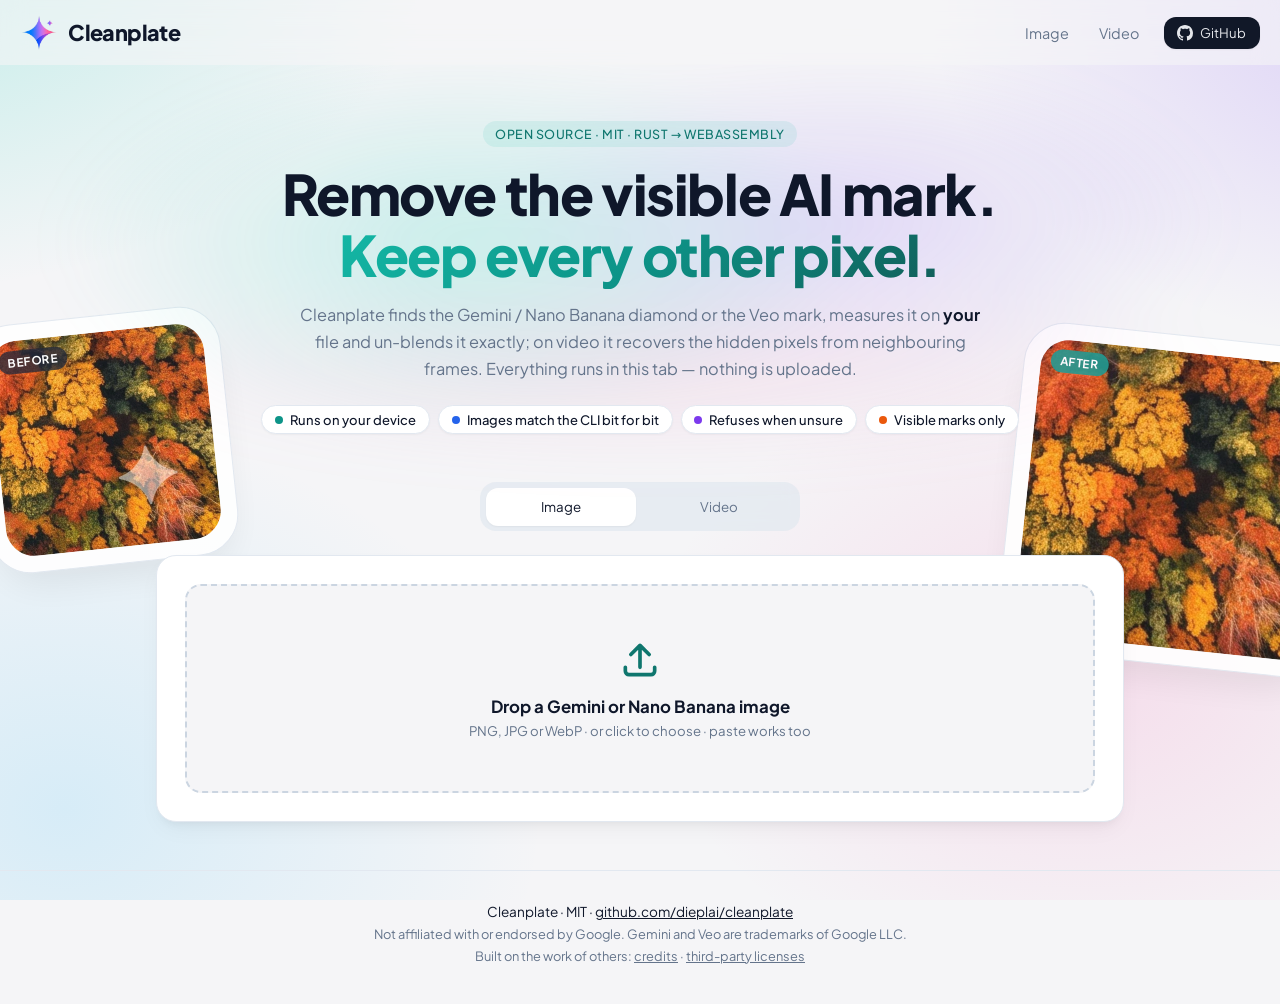
==== web/index.html @ 0020d4d6 "docs: paper-style method with numbered references, credits, full third-party notices; FAQ removed - " ====
<!DOCTYPE html>
<html lang="en">
<head>
  <meta charset="UTF-8" />
  <!-- static hosts (GitHub Pages) cannot send COOP/COEP; this service worker adds them so all CPU cores can be used.
       It does nothing when the server already sends them (deploy/nginx.conf). -->
  <script src="coi-serviceworker.min.js"></script>
  <meta name="viewport" content="width=device-width, initial-scale=1.0" />
  <title>Cleanplate · visible AI mark remover</title>
  <meta name="description" content="Remove the visible Gemini / Nano Banana / Veo mark from your images and videos, in your browser. Exact un-blending, bit-identical to the cleanplate CLI. Your image never leaves your device." />
  <link rel="icon" type="image/png" href="assets/favicon.png" />
  <link rel="preload" href="fonts/plus-jakarta-sans-latin.woff2" as="font" type="font/woff2" crossorigin />
  <link rel="stylesheet" href="style.css" />
</head>
<body>
  <header class="app-header">
    <div class="header-container">
      <a href="./" class="brand" title="Cleanplate">
        <img class="brand-logo" src="assets/logo.png" alt="" width="38" height="38" />
        <span class="brand-title">Cleanplate</span>
      </a>
      <nav class="nav-menu" aria-label="Main navigation">
        <a href="#panel-image" class="nav-link" data-tab="image">Image</a>
        <a href="#panel-video" class="nav-link" data-tab="video">Video</a>
        <a href="https://github.com/dieplai/cleanplate" class="btn-github" target="_blank" rel="noopener noreferrer">
          <svg viewBox="0 0 16 16" width="16" height="16" aria-hidden="true"><path fill="currentColor" d="M8 0C3.58 0 0 3.58 0 8c0 3.54 2.29 6.53 5.47 7.59.4.07.55-.17.55-.38 0-.19-.01-.82-.01-1.49-2.01.37-2.53-.49-2.69-.94-.09-.23-.48-.94-.82-1.13-.28-.15-.68-.52-.01-.53.63-.01 1.08.58 1.23.82.72 1.21 1.87.87 2.33.66.07-.52.28-.87.51-1.07-1.78-.2-3.64-.89-3.64-3.95 0-.87.31-1.59.82-2.15-.08-.2-.36-1.02.08-2.12 0 0 .67-.21 2.2.82.64-.18 1.32-.27 2-.27.68 0 1.36.09 2 .27 1.53-1.04 2.2-.82 2.2-.82.44 1.1.16 1.92.08 2.12.51.56.82 1.27.82 2.15 0 3.07-1.87 3.75-3.65 3.95.29.25.54.73.54 1.48 0 1.07-.01 1.93-.01 2.2 0 .21.15.46.55.38A8.013 8.013 0 0016 8c0-4.42-3.58-8-8-8z"/></svg>
          <span>GitHub</span>
        </a>
      </nav>
    </div>
  </header>

  <main class="container">
    <section class="hero-section">
      <p class="hero-eyebrow">Open source · MIT · Rust → WebAssembly</p>
      <h1 class="hero-title">Remove the visible AI mark.<br /><span class="hero-accent">Keep every other pixel.</span></h1>
      <p class="hero-description">
        Cleanplate finds the Gemini / Nano Banana diamond or the Veo mark, measures it on <strong>your</strong> file and
        un-blends it exactly; on video it recovers the hidden pixels from neighbouring frames. Everything runs in this
        tab — nothing is uploaded.
      </p>
      <div class="hero-badges">
        <span class="hero-badge-pill"><i class="dot" style="--c:#0d9488"></i>Runs on your device</span>
        <span class="hero-badge-pill"><i class="dot" style="--c:#2563eb"></i>Images match the CLI bit for bit</span>
        <span class="hero-badge-pill"><i class="dot" style="--c:#7c3aed"></i>Refuses when unsure</span>
        <span class="hero-badge-pill"><i class="dot" style="--c:#ea580c"></i>Visible marks only</span>
      </div>
    </section>

    <div class="hero-bg-frame-container left" aria-hidden="true">
      <div class="hero-bg-frame"><img src="assets/before.webp" alt="" class="hero-bg-img" width="250" height="250" /><span class="frame-tag">before</span></div>
    </div>
    <div class="hero-bg-frame-container right" aria-hidden="true">
      <div class="hero-bg-frame"><img src="assets/after.webp" alt="" class="hero-bg-img" width="350" height="350" /><span class="frame-tag ok">after</span></div>
    </div>

    <div class="tab-container" role="tablist">
      <button id="tab-image" class="tab-btn active" role="tab" aria-selected="true" data-tab="image">Image</button>
      <button id="tab-video" class="tab-btn" role="tab" aria-selected="false" data-tab="video">Video</button>
    </div>

    <section id="panel-image" class="card">
      <label id="dropzone" class="dropzone" for="file-input">
        <svg class="dropzone-icon" viewBox="0 0 24 24" width="44" height="44" aria-hidden="true"><path fill="none" stroke="currentColor" stroke-width="2" stroke-linecap="round" stroke-linejoin="round" d="M12 16V4m0 0-5 5m5-5 5 5M4 16v2a2 2 0 0 0 2 2h12a2 2 0 0 0 2-2v-2"/></svg>
        <span class="dropzone-title">Drop a Gemini or Nano Banana image</span>
        <span class="dropzone-sub">PNG, JPG or WebP · or click to choose · paste works too</span>
        <input id="file-input" type="file" accept="image/png,image/jpeg,image/webp" hidden />
      </label>

      <div id="busy" class="busy hidden" role="status">
        <div class="spinner"></div>
        <p class="busy-title">Cleaning <span id="busy-name"></span>…</p>
        <p class="busy-sub"><span id="busy-time">0.0</span> s · on all your CPU cores, nothing is uploaded</p>
      </div>

      <div id="refused" class="notice hidden">
        <p class="notice-title">No mark found with confidence — image left untouched</p>
        <p class="notice-sub">Cleanplate only acts when it is sure the known mark is there. If you see one, please open an issue with the image.</p>
        <pre id="refused-log" class="log"></pre>
        <button class="btn btn-secondary js-again" type="button">Try another image</button>
      </div>

      <div id="result" class="hidden">
        <div id="detect-badge" class="detect-badge"></div>
        <div class="result-row">
          <div class="compare" id="compare">
            <canvas id="cv-after"></canvas>
            <canvas id="cv-before" class="before"></canvas>
            <div class="compare-line" aria-hidden="true"><span></span></div>
            <input id="compare-range" type="range" min="0" max="100" value="50" aria-label="Before / after split" />
            <span class="compare-tag l">before</span><span class="compare-tag r">after</span>
          </div>
          <div class="zoom-col">
            <figure class="zoom-card"><figcaption>Mark area · original</figcaption><canvas id="zoom-before" width="220" height="220"></canvas></figure>
            <figure class="zoom-card"><figcaption class="ok">Mark area · cleaned</figcaption><canvas id="zoom-after" width="220" height="220"></canvas></figure>
          </div>
        </div>
        <details class="log-box"><summary>What Cleanplate measured</summary><pre id="result-log" class="log"></pre></details>
        <div class="actions">
          <button class="btn btn-secondary js-again" type="button">Clean another</button>
          <button id="btn-download" class="btn btn-primary" type="button">Download PNG</button>
        </div>
      </div>
      <p id="error" class="error hidden"></p>
    </section>

    <section id="panel-video" class="card hidden">
      <label id="v-dropzone" class="dropzone" for="v-input">
        <svg class="dropzone-icon" viewBox="0 0 24 24" width="44" height="44" aria-hidden="true"><path fill="none" stroke="currentColor" stroke-width="2" stroke-linecap="round" stroke-linejoin="round" d="M15 10l4.55-2.28A1 1 0 0 1 21 8.62v6.76a1 1 0 0 1-1.45.9L15 14M5 18h8a2 2 0 0 0 2-2V8a2 2 0 0 0-2-2H5a2 2 0 0 0-2 2v8a2 2 0 0 0 2 2z"/></svg>
        <span class="dropzone-title">Drop a Veo / Gemini / Flow video</span>
        <span class="dropzone-sub">MP4 or MOV (H.264) · best at the original 720p · audio is kept</span>
        <input id="v-input" type="file" accept="video/mp4,video/quicktime,.mp4,.mov" hidden />
      </label>

      <div id="v-busy" class="busy hidden" role="status">
        <div class="spinner"></div>
        <p class="busy-title" id="v-stage">Starting…</p>
        <div class="progress"><span id="v-bar"></span></div>
        <p class="busy-sub"><span id="v-time">0</span> s · on all your CPU cores, nothing is uploaded</p>
      </div>

      <div id="v-refused" class="notice hidden">
        <p class="notice-title">No mark found with confidence — video left untouched</p>
        <pre id="v-refused-log" class="log"></pre>
        <button class="btn btn-secondary js-v-again" type="button">Try another video</button>
      </div>

      <div id="v-result" class="hidden">
        <div id="v-badge" class="detect-badge"></div>
        <div class="video-pair">
          <figure><figcaption>Original</figcaption><video id="v-before" muted playsinline loop></video></figure>
          <figure><figcaption class="ok">Cleaned</figcaption><video id="v-after" muted playsinline loop></video></figure>
        </div>
        <div class="video-pair zoom-pair">
          <figure><figcaption>Mark area · original (zoomed)</figcaption><canvas id="vz-before" width="480" height="270"></canvas></figure>
          <figure><figcaption class="ok">Mark area · cleaned (zoomed)</figcaption><canvas id="vz-after" width="480" height="270"></canvas></figure>
        </div>
        <details class="log-box"><summary>What Cleanplate measured</summary><pre id="v-log" class="log"></pre></details>
        <div class="actions">
          <button class="btn btn-secondary js-v-again" type="button">Clean another</button>
          <button id="v-play" class="btn btn-secondary" type="button">Play both</button>
          <a id="v-download" class="btn btn-primary" download>Download MP4</a>
        </div>
      </div>
      <p id="v-error" class="error hidden"></p>
    </section>

  </main>

  <footer class="app-footer">
    <p>Cleanplate · MIT · <a href="https://github.com/dieplai/cleanplate">github.com/dieplai/cleanplate</a></p>
    <p class="muted">Not affiliated with or endorsed by Google. Gemini and Veo are trademarks of Google LLC.</p>
    <p class="muted">Built on the work of others: <a href="https://github.com/dieplai/cleanplate#credits">credits</a> · <a href="LICENSE-THIRD-PARTY.md">third-party licenses</a></p>
  </footer>

  <script src="app.js"></script>
</body>
</html>
---- web/style.css ----
/* cleanplate web demo.
   Header, hero, decorative frames, tabs, card, dropzone and buttons adapted from
   ishara-madu/gemini-watermark-remover (MIT, © 2026 Ishara Madushanka); colours, copy and the result view are ours. */
:root {
  --bg-primary: #f5f5f7;
  --bg-card: #ffffff;
  --bg-card-border: #e2e8f0;
  --bg-header: rgba(245, 245, 247, 0.85);
  --text-main: #0f172a;
  --text-muted: #64748b;
  --brand-primary: #0f766e;
  --brand-gradient: linear-gradient(135deg, #14b8a6 0%, #0d9488 50%, #115e59 100%);
  --brand-glow: 0 8px 25px -4px rgba(13, 148, 136, 0.28);
  --ok: #16a34a;
  --radius-xl: 1.25rem;
  --radius-lg: 1rem;
  --radius-md: 0.625rem;
  --shadow-sm: 0 1px 2px 0 rgba(0, 0, 0, 0.05);
  --shadow-md: 0 4px 6px -1px rgba(0, 0, 0, 0.05), 0 2px 4px -2px rgba(0, 0, 0, 0.05);
  --shadow-lg: 0 10px 25px -5px rgba(0, 0, 0, 0.05), 0 8px 10px -6px rgba(0, 0, 0, 0.05);
  --t: 0.25s cubic-bezier(0.4, 0, 0.2, 1);
}

@font-face {
  font-family: 'Plus Jakarta Sans';
  font-style: normal;
  font-display: swap;
  font-weight: 200 800;
  src: url(fonts/plus-jakarta-sans-latin.woff2) format('woff2');
  unicode-range: U+0000-00FF, U+0131, U+0152-0153, U+02BB-02BC, U+02C6, U+02DA, U+02DC, U+0304, U+0308, U+0329, U+2000-206F, U+20AC, U+2122, U+2191, U+2193, U+2212, U+2215, U+FEFF, U+FFFD;
}
@font-face {
  font-family: 'Plus Jakarta Sans';
  font-style: normal;
  font-display: swap;
  font-weight: 200 800;
  src: url(fonts/plus-jakarta-sans-latin-ext.woff2) format('woff2');
  unicode-range: U+0100-02BA, U+02BD-02C5, U+02C7-02CC, U+02CE-02D7, U+02DD-02FF, U+0304, U+0308, U+0329, U+1D00-1DBF, U+1E00-1E9F, U+1EF2-1EFF, U+2020, U+20A0-20AB, U+20AD-20C0, U+2113, U+2C60-2C7F, U+A720-A7FF;
}

* { box-sizing: border-box; margin: 0; padding: 0; }
html { scroll-behavior: smooth; }
body {
  font-family: 'Plus Jakarta Sans', system-ui, -apple-system, 'Segoe UI', sans-serif;
  background-color: var(--bg-primary);
  /* soft aurora: teal top-left, violet top-right, a rose glow lower down */
  background-image:
    radial-gradient(60rem 40rem at -10% -10%, rgba(45, 212, 191, 0.30), transparent 60%),
    radial-gradient(50rem 36rem at 110% 0%, rgba(139, 92, 246, 0.24), transparent 60%),
    radial-gradient(46rem 34rem at 85% 75%, rgba(244, 114, 182, 0.18), transparent 60%),
    radial-gradient(50rem 40rem at 5% 90%, rgba(56, 189, 248, 0.16), transparent 60%);
  background-attachment: fixed;
  color: var(--text-main);
  min-height: 100vh;
  overflow-x: hidden;
  display: flex;
  flex-direction: column;
  align-items: center;
  -webkit-font-smoothing: antialiased;
}
a { color: inherit; }
.hidden { display: none !important; }
.muted { color: var(--text-muted); }

/* ── Header ── */
.app-header {
  position: sticky; top: 0; z-index: 100; width: 100%;
  background: rgba(245, 245, 247, 0.6);
  backdrop-filter: blur(12px); -webkit-backdrop-filter: blur(12px);
}
.header-container {
  max-width: 1280px; margin: 0 auto; padding: 0.85rem 1.25rem;
  display: flex; align-items: center; justify-content: space-between; gap: 1rem;
}
.brand { display: flex; align-items: center; gap: 0.65rem; text-decoration: none; }
.brand-title { font-size: 1.35rem; font-weight: 800; letter-spacing: -0.03em; }
.nav-menu { display: flex; align-items: center; gap: 0.25rem; }
.nav-link {
  padding: 0.5rem 0.8rem; border-radius: var(--radius-md); text-decoration: none;
  font-size: 0.9rem; color: var(--text-muted); transition: all var(--t);
}
.nav-link:hover { color: var(--text-main); background: #eaeaee; }
.btn-github {
  display: inline-flex; align-items: center; gap: 0.45rem; margin-left: 0.5rem;
  padding: 0.5rem 0.85rem; border-radius: calc(var(--radius-lg) - 0.25rem);
  font-size: 0.825rem; text-decoration: none; line-height: 1;
  background: #111828; color: #e5e7eb; box-shadow: var(--shadow-sm); transition: all var(--t);
}
.btn-github:hover { background: #202533; box-shadow: var(--shadow-md); }

/* ── Layout ── */
.container { position: relative; width: 100%; max-width: 1000px; margin: 0 auto; padding: 1.5rem 1rem 3rem; flex: 1; }

/* ── Hero ── */
.hero-section { position: relative; z-index: 3; text-align: center; margin: 2rem auto 2.5rem; max-width: 900px; }
.hero-section::before {
  content: ''; position: absolute; inset: -70px -140px -40px; z-index: -1; pointer-events: none;
  background:
    radial-gradient(closest-side at 35% 45%, rgba(45, 212, 191, 0.22), transparent),
    radial-gradient(closest-side at 68% 40%, rgba(139, 92, 246, 0.18), transparent),
    radial-gradient(closest-side at 52% 75%, rgba(244, 114, 182, 0.12), transparent);
  filter: blur(24px);
}
.hero-eyebrow {
  display: inline-block; font-size: 0.78rem; font-weight: 500; letter-spacing: 0.04em; text-transform: uppercase;
  color: var(--brand-primary); background: rgba(20, 184, 166, 0.1); padding: 0.3rem 0.75rem; border-radius: 999px;
  margin-bottom: 1rem;
}
.hero-title { font-size: 3.5rem; font-weight: 800; line-height: 1.1; margin-bottom: 1rem; letter-spacing: -0.025em; }
.hero-accent { background: var(--brand-gradient); -webkit-background-clip: text; background-clip: text; color: transparent; }
.hero-description { font-size: 1.02rem; color: var(--text-muted); line-height: 1.65; max-width: 680px; margin: 0 auto; }
.hero-description strong { color: var(--text-main); }
.hero-badges { display: flex; flex-wrap: wrap; justify-content: center; gap: 0.5rem; margin-top: 1.4rem; }
.hero-badge-pill {
  display: inline-flex; align-items: center; gap: 0.45rem; font-size: 0.8125rem; font-weight: 500;
  background: var(--bg-card); border: 1px solid var(--bg-card-border); padding: 0.35rem 0.8rem;
  border-radius: 999px; box-shadow: 0 1px 2px rgba(0, 0, 0, 0.04);
}
.dot { width: 0.5rem; height: 0.5rem; border-radius: 50%; background: var(--c); display: inline-block; }

/* ── Decorative before/after frames ── */
.hero-bg-frame-container { position: absolute; pointer-events: none; z-index: 1; }
.hero-bg-frame-container.left { top: 250px; left: -16%; width: 250px; height: 250px; }
.hero-bg-frame-container.right { top: 270px; right: -20%; width: 330px; height: 330px; }
.hero-bg-frame-container.left .hero-bg-frame { transform: rotate(-6deg); }
.hero-bg-frame-container.right .hero-bg-frame { transform: rotate(6deg); }
.hero-bg-frame {
  position: relative; width: 100%; height: 100%; background: #fff; padding: 1rem;
  border-radius: 2.6rem; border: 1px solid var(--bg-card-border);
  box-shadow: 0 20px 45px -15px rgba(0, 0, 0, 0.1); opacity: 0.92;
}
.hero-bg-img { width: 100%; height: 100%; object-fit: cover; border-radius: 1.8rem; display: block; }
.frame-tag {
  position: absolute; top: 1.6rem; left: 1.6rem; font-size: 0.72rem; font-weight: 700; letter-spacing: 0.05em;
  text-transform: uppercase; background: rgba(15, 23, 42, 0.75); color: #fff; padding: 0.25rem 0.6rem; border-radius: 999px;
}
.frame-tag.ok { background: rgba(13, 148, 136, 0.9); }
@media (max-width: 1180px) { .hero-bg-frame-container { display: none; } }

/* ── Tabs ── */
.tab-container {
  position: relative; z-index: 2; display: flex; gap: 0.5rem; margin: 3rem auto 1.5rem;
  background: rgba(226, 232, 240, 0.7); backdrop-filter: blur(8px); padding: 0.35rem; border-radius: var(--radius-lg); max-width: 320px;
}
.tab-btn {
  flex: 1; padding: 0.65rem 1rem; border-radius: calc(var(--radius-lg) - 0.25rem); border: none; background: transparent;
  color: var(--text-muted); font: 600 0.9rem inherit; font-family: inherit; cursor: pointer; transition: all var(--t);
}
.tab-btn:hover { color: var(--text-main); }
.tab-btn.active { background: #fff; color: var(--text-main); box-shadow: var(--shadow-sm); }

/* ── Card + dropzone ── */
.card {
  position: relative; z-index: 2; background: var(--bg-card); border: 1px solid var(--bg-card-border);
  border-radius: var(--radius-xl); padding: 1.75rem; box-shadow: var(--shadow-lg);
}
.dropzone {
  border: 2px dashed #cbd5e1; border-radius: var(--radius-lg); padding: 3.25rem 1.5rem; text-align: center; cursor: pointer;
  background: var(--bg-primary); transition: all var(--t); display: flex; flex-direction: column; align-items: center; gap: 0.35rem;
}
.dropzone:hover, .dropzone.drag-over { border-color: var(--brand-primary); background: rgba(20, 184, 166, 0.04); transform: translateY(-2px); }
.dropzone:focus-within { outline: 2px solid var(--brand-primary); outline-offset: 2px; }
.dropzone-icon { color: var(--brand-primary); margin-bottom: 0.5rem; transition: transform var(--t); }
.dropzone:hover .dropzone-icon { transform: scale(1.1); }
.dropzone-title { font-size: 1.05rem; font-weight: 700; }
.dropzone-sub { color: var(--text-muted); font-size: 0.825rem; }

.busy { text-align: center; padding: 3rem 1rem; }
.spinner {
  width: 2.6rem; height: 2.6rem; margin: 0 auto 1rem; border-radius: 50%;
  border: 3px solid rgba(13, 148, 136, 0.2); border-top-color: var(--brand-primary); animation: spin 0.8s linear infinite;
}
@keyframes spin { to { transform: rotate(360deg); } }
.busy-title { font-weight: 700; }
.busy-sub { color: var(--text-muted); font-size: 0.85rem; margin-top: 0.3rem; }

.notice { text-align: center; padding: 1.5rem 1rem; }
.notice-title { font-weight: 700; font-size: 1.05rem; }
.notice-sub { color: var(--text-muted); font-size: 0.9rem; margin: 0.4rem auto 1rem; max-width: 560px; }
.error { margin-top: 1rem; color: #b91c1c; font-size: 0.9rem; text-align: center; }

/* ── Result ── */
.detect-badge {
  display: inline-flex; align-items: center; gap: 0.5rem; font-size: 0.85rem; font-weight: 500; margin-bottom: 1rem;
  color: #065f46; background: #ecfdf5; border: 1px solid #a7f3d0; padding: 0.4rem 0.8rem; border-radius: 999px;
}
.result-row { display: grid; grid-template-columns: 1fr 220px; gap: 1rem; align-items: start; }
.compare {
  position: relative; border-radius: var(--radius-lg); overflow: hidden; background: #e5e7eb; --pos: 50%;
  border: 1px solid var(--bg-card-border); touch-action: none; justify-self: center; width: fit-content; max-width: 100%;
}
.compare canvas { display: block; width: auto; height: auto; max-width: 100%; max-height: 72vh; }
.compare canvas.before { width: 100%; height: 100%; max-height: none; }
.compare canvas.before { position: absolute; inset: 0; clip-path: inset(0 calc(100% - var(--pos)) 0 0); }
.compare-line { position: absolute; top: 0; bottom: 0; left: var(--pos); width: 2px; background: #fff; transform: translateX(-1px); pointer-events: none; box-shadow: 0 0 6px rgba(0,0,0,.35); }
.compare-line span {
  position: absolute; top: 50%; left: 50%; width: 34px; height: 34px; transform: translate(-50%, -50%); border-radius: 50%;
  background: #fff; box-shadow: var(--shadow-md);
}
.compare-line span::before { content: '‹ ›'; position: absolute; inset: 0; display: grid; place-items: center; font-weight: 700; color: var(--text-main); letter-spacing: 2px; }
.compare input[type='range'] { position: absolute; inset: 0; width: 100%; height: 100%; opacity: 0; cursor: ew-resize; margin: 0; }
.compare input[type='range']:focus-visible + .compare-tag { outline: 2px solid var(--brand-primary); }
.compare-tag {
  position: absolute; top: 0.6rem; font-size: 0.7rem; font-weight: 700; text-transform: uppercase; letter-spacing: 0.05em;
  color: #fff; background: rgba(15, 23, 42, 0.7); padding: 0.2rem 0.55rem; border-radius: 999px; pointer-events: none;
}
.compare-tag.l { left: 0.6rem; }
.compare-tag.r { right: 0.6rem; background: rgba(13, 148, 136, 0.9); }
.zoom-col { display: flex; flex-direction: column; gap: 0.75rem; }
.zoom-card { background: var(--bg-primary); border: 1px solid var(--bg-card-border); border-radius: var(--radius-md); padding: 0.5rem; }
.zoom-card figcaption { font-size: 0.75rem; font-weight: 600; color: var(--text-muted); margin-bottom: 0.4rem; }
.zoom-card figcaption.ok { color: var(--ok); }
.zoom-card canvas { display: block; width: 100%; height: auto; border-radius: 0.4rem; image-rendering: pixelated; }
.log-box { margin-top: 1rem; font-size: 0.85rem; }
.log-box summary { cursor: pointer; color: var(--text-muted); }
.log {
  margin-top: 0.5rem; padding: 0.75rem; background: #0f172a; color: #cbd5e1; border-radius: var(--radius-md);
  font: 0.78rem/1.55 ui-monospace, SFMono-Regular, Menlo, monospace; white-space: pre-wrap; text-align: left; overflow-x: auto;
}
.notice .log { max-width: 640px; margin: 0 auto 1rem; }
.actions { display: flex; gap: 0.75rem; justify-content: flex-end; flex-wrap: wrap; margin-top: 1.25rem; }

.btn {
  display: inline-flex; align-items: center; justify-content: center; gap: 0.5rem; padding: 0.75rem 1.4rem;
  border-radius: var(--radius-md); font: 500 0.9rem inherit; font-family: inherit; border: none; cursor: pointer; transition: all var(--t);
}
.btn-primary { background: var(--brand-gradient); color: #fff; box-shadow: var(--brand-glow); }
.btn-primary:hover { box-shadow: 0 10px 25px -4px rgba(13, 148, 136, 0.4); }
.btn-secondary { background: #fff; color: var(--text-main); border: 1px solid var(--bg-card-border); box-shadow: var(--shadow-sm); }
.btn-secondary:hover { background: var(--bg-primary); border-color: #cbd5e1; }
.btn:focus-visible, .tab-btn:focus-visible, .nav-link:focus-visible { outline: 2px solid var(--brand-primary); outline-offset: 2px; }

/* ── Video panel ── */
.progress { width: min(420px, 100%); height: 6px; margin: 0.9rem auto 0; background: #e2e8f0; border-radius: 999px; overflow: hidden; }
.progress span { display: block; height: 100%; width: 0; background: var(--brand-gradient); transition: width 0.3s; }
.video-pair { display: grid; grid-template-columns: 1fr 1fr; gap: 0.75rem; }
.video-pair figure { background: var(--bg-primary); border: 1px solid var(--bg-card-border); border-radius: var(--radius-md); padding: 0.5rem; }
.video-pair figcaption { font-size: 0.75rem; font-weight: 600; color: var(--text-muted); margin-bottom: 0.4rem; }
.video-pair figcaption.ok { color: var(--ok); }
.zoom-pair { margin-top: 0.75rem; }
.zoom-pair canvas { display: block; width: 100%; height: auto; border-radius: 0.4rem; background: #000; image-rendering: pixelated; }
.video-pair video { display: block; width: 100%; max-height: 70vh; border-radius: 0.4rem; background: #000; }
a.btn { text-decoration: none; }
.card-title { font-size: 1.2rem; margin-bottom: 0.5rem; }
.card-text { color: var(--text-muted); line-height: 1.6; font-size: 0.95rem; }
.cmd { margin: 1rem 0; padding: 1rem; background: #0f172a; color: #e2e8f0; border-radius: var(--radius-md); overflow-x: auto; font: 0.85rem/1.6 ui-monospace, monospace; }


.app-footer { width: 100%; text-align: center; padding: 2rem 1rem 2.5rem; font-size: 0.85rem; border-top: 1px solid var(--bg-card-border); }
.app-footer p + p { margin-top: 0.35rem; font-size: 0.8rem; }

@media (max-width: 760px) {
  .hero-title { font-size: 2.2rem; }
  .result-row { grid-template-columns: 1fr; }
  .zoom-col { flex-direction: row; }
  .zoom-card { flex: 1; }
  .video-pair { grid-template-columns: 1fr; }
  .nav-link { display: none; }
  .card { padding: 1.1rem; }
}
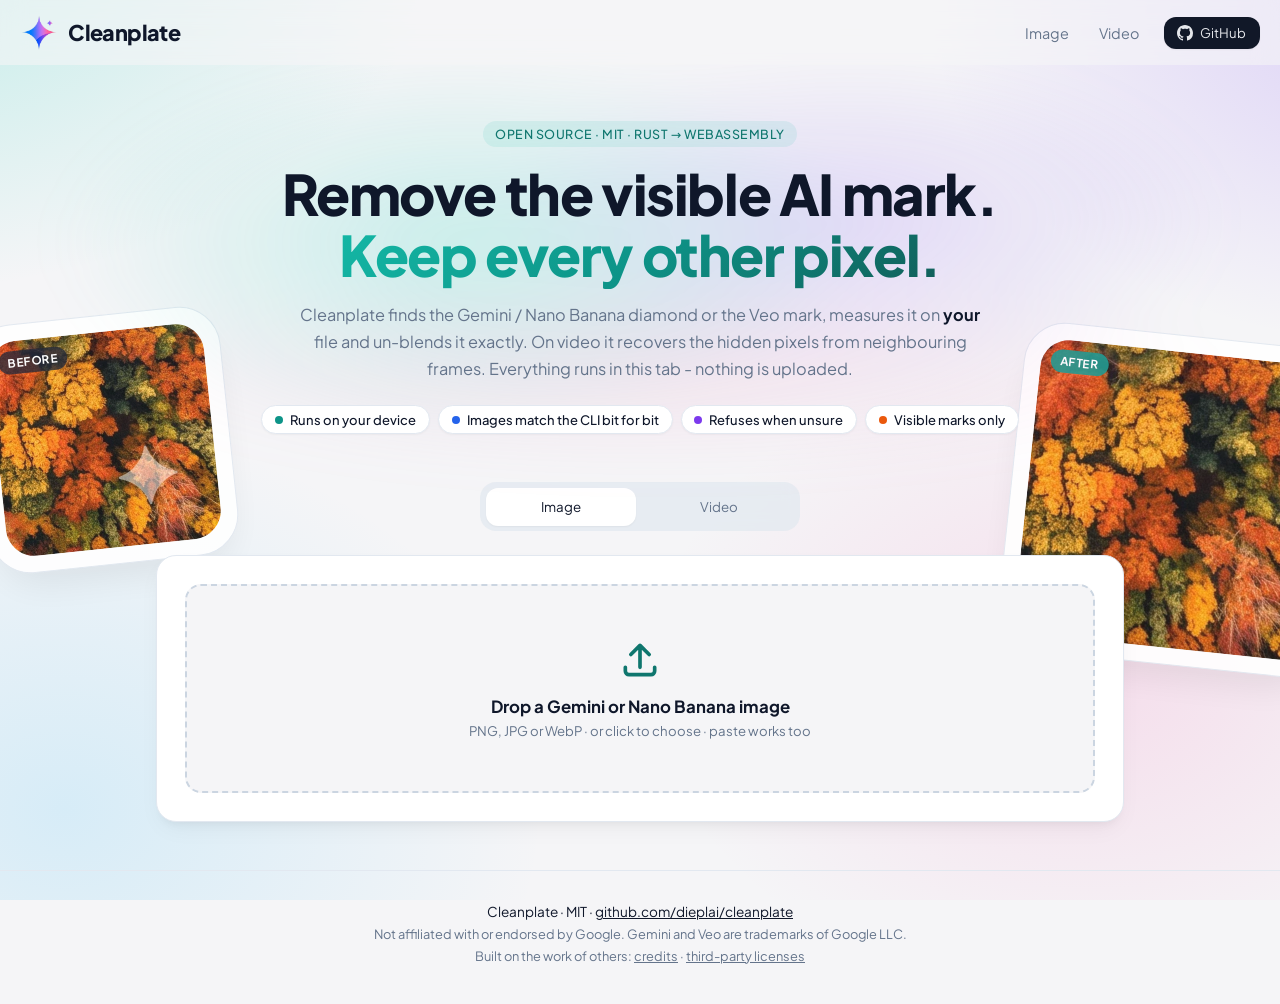
==== commit d7846ade: "docs, messages: '-' instead of em/en dashes, ',' or '.' instead of ';' (house style) README (EN/VI)," ====
--- a/web/index.html
+++ b/web/index.html
@@ -2,7 +2,7 @@
 <html lang="en">
 <head>
   <meta charset="UTF-8" />
-  <!-- static hosts (GitHub Pages) cannot send COOP/COEP; this service worker adds them so all CPU cores can be used.
+  <!-- static hosts (GitHub Pages) cannot send COOP/COEP. This service worker adds them so all CPU cores can be used.
        It does nothing when the server already sends them (deploy/nginx.conf). -->
   <script src="coi-serviceworker.min.js"></script>
   <meta name="viewport" content="width=device-width, initial-scale=1.0" />
@@ -36,8 +36,8 @@
       <h1 class="hero-title">Remove the visible AI mark.<br /><span class="hero-accent">Keep every other pixel.</span></h1>
       <p class="hero-description">
         Cleanplate finds the Gemini / Nano Banana diamond or the Veo mark, measures it on <strong>your</strong> file and
-        un-blends it exactly; on video it recovers the hidden pixels from neighbouring frames. Everything runs in this
-        tab — nothing is uploaded.
+        un-blends it exactly. On video it recovers the hidden pixels from neighbouring frames. Everything runs in this
+        tab - nothing is uploaded.
       </p>
       <div class="hero-badges">
         <span class="hero-badge-pill"><i class="dot" style="--c:#0d9488"></i>Runs on your device</span>
@@ -74,7 +74,7 @@
       </div>
 
       <div id="refused" class="notice hidden">
-        <p class="notice-title">No mark found with confidence — image left untouched</p>
+        <p class="notice-title">No mark found with confidence - image left untouched</p>
         <p class="notice-sub">Cleanplate only acts when it is sure the known mark is there. If you see one, please open an issue with the image.</p>
         <pre id="refused-log" class="log"></pre>
         <button class="btn btn-secondary js-again" type="button">Try another image</button>
@@ -120,7 +120,7 @@
       </div>
 
       <div id="v-refused" class="notice hidden">
-        <p class="notice-title">No mark found with confidence — video left untouched</p>
+        <p class="notice-title">No mark found with confidence - video left untouched</p>
         <pre id="v-refused-log" class="log"></pre>
         <button class="btn btn-secondary js-v-again" type="button">Try another video</button>
       </div>
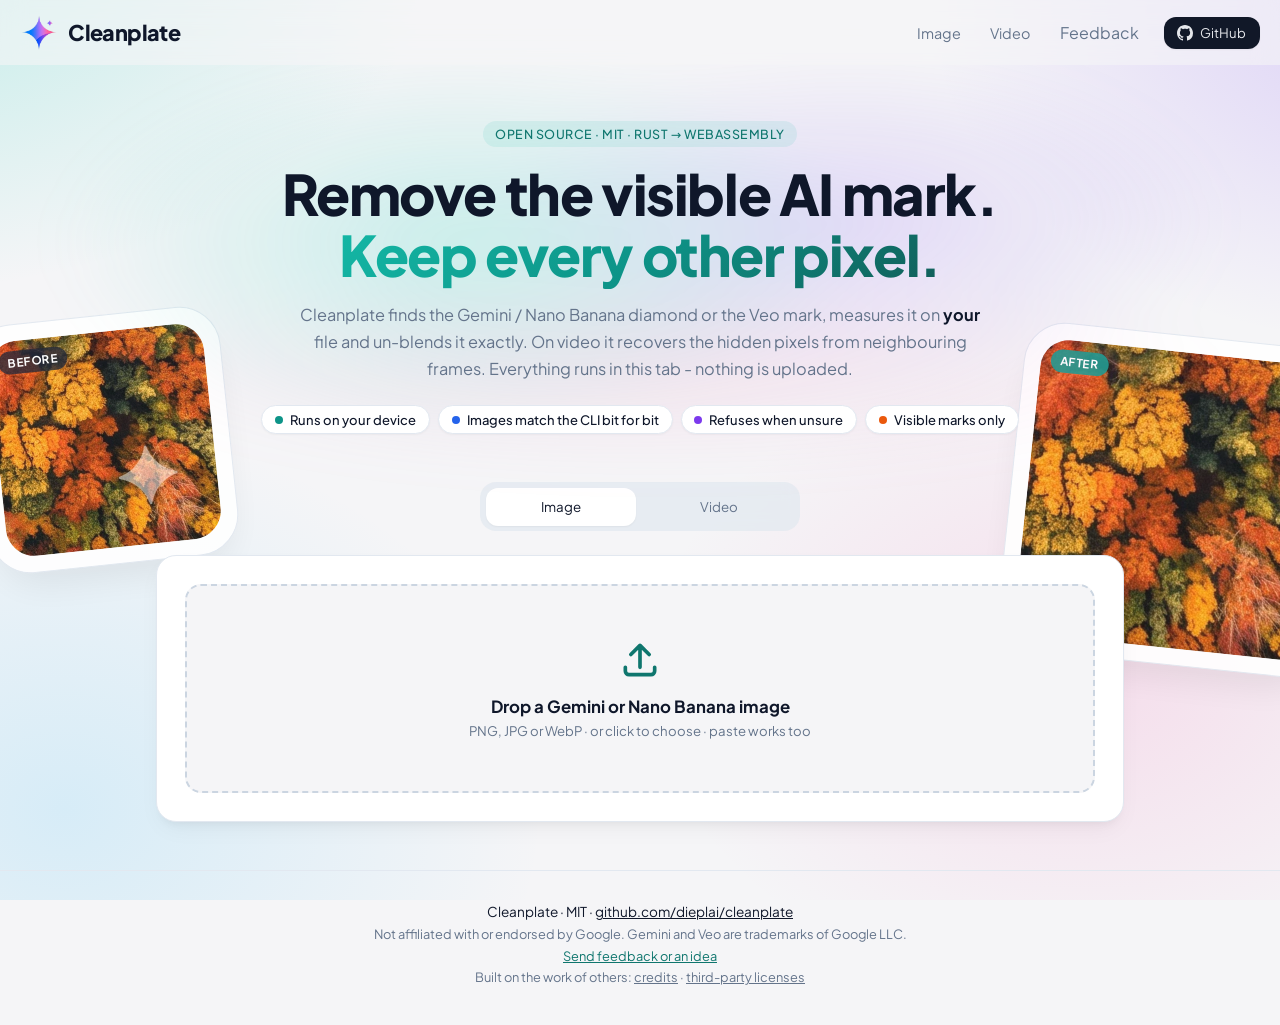
==== commit 98eefa42: "feedback: report a problem or an idea from the page, reviewed on a password-protected dashboard - pa" ====
--- a/web/index.html
+++ b/web/index.html
@@ -22,6 +22,7 @@
       <nav class="nav-menu" aria-label="Main navigation">
         <a href="#panel-image" class="nav-link" data-tab="image">Image</a>
         <a href="#panel-video" class="nav-link" data-tab="video">Video</a>
+        <button type="button" class="nav-link nav-btn js-feedback" data-kind="idea">Feedback</button>
         <a href="https://github.com/dieplai/cleanplate" class="btn-github" target="_blank" rel="noopener noreferrer">
           <svg viewBox="0 0 16 16" width="16" height="16" aria-hidden="true"><path fill="currentColor" d="M8 0C3.58 0 0 3.58 0 8c0 3.54 2.29 6.53 5.47 7.59.4.07.55-.17.55-.38 0-.19-.01-.82-.01-1.49-2.01.37-2.53-.49-2.69-.94-.09-.23-.48-.94-.82-1.13-.28-.15-.68-.52-.01-.53.63-.01 1.08.58 1.23.82.72 1.21 1.87.87 2.33.66.07-.52.28-.87.51-1.07-1.78-.2-3.64-.89-3.64-3.95 0-.87.31-1.59.82-2.15-.08-.2-.36-1.02.08-2.12 0 0 .67-.21 2.2.82.64-.18 1.32-.27 2-.27.68 0 1.36.09 2 .27 1.53-1.04 2.2-.82 2.2-.82.44 1.1.16 1.92.08 2.12.51.56.82 1.27.82 2.15 0 3.07-1.87 3.75-3.65 3.95.29.25.54.73.54 1.48 0 1.07-.01 1.93-.01 2.2 0 .21.15.46.55.38A8.013 8.013 0 0016 8c0-4.42-3.58-8-8-8z"/></svg>
           <span>GitHub</span>
@@ -75,9 +76,12 @@
 
       <div id="refused" class="notice hidden">
         <p class="notice-title">No mark found with confidence - image left untouched</p>
-        <p class="notice-sub">Cleanplate only acts when it is sure the known mark is there. If you see one, please open an issue with the image.</p>
+        <p class="notice-sub">Cleanplate only acts when it is sure the known mark is there. If you can still see one, tell us with the button below, it helps us support more marks.</p>
         <pre id="refused-log" class="log"></pre>
-        <button class="btn btn-secondary js-again" type="button">Try another image</button>
+        <div class="actions center">
+          <button class="btn btn-secondary js-again" type="button">Try another image</button>
+          <button class="btn btn-secondary js-feedback" type="button" data-kind="refused">I can see a mark - report it</button>
+        </div>
       </div>
 
       <div id="result" class="hidden">
@@ -101,7 +105,7 @@
           <button id="btn-download" class="btn btn-primary" type="button">Download PNG</button>
         </div>
       </div>
-      <p id="error" class="error hidden"></p>
+      <p id="error" class="error hidden"><span class="error-text"></span> <button type="button" class="link js-feedback" data-kind="bug">Report this</button></p>
     </section>
 
     <section id="panel-video" class="card hidden">
@@ -122,7 +126,10 @@
       <div id="v-refused" class="notice hidden">
         <p class="notice-title">No mark found with confidence - video left untouched</p>
         <pre id="v-refused-log" class="log"></pre>
-        <button class="btn btn-secondary js-v-again" type="button">Try another video</button>
+        <div class="actions center">
+          <button class="btn btn-secondary js-v-again" type="button">Try another video</button>
+          <button class="btn btn-secondary js-feedback" type="button" data-kind="refused">I can see a mark - report it</button>
+        </div>
       </div>
 
       <div id="v-result" class="hidden">
@@ -142,7 +149,7 @@
           <a id="v-download" class="btn btn-primary" download>Download MP4</a>
         </div>
       </div>
-      <p id="v-error" class="error hidden"></p>
+      <p id="v-error" class="error hidden"><span class="error-text"></span> <button type="button" class="link js-feedback" data-kind="bug">Report this</button></p>
     </section>
 
   </main>
@@ -150,8 +157,33 @@
   <footer class="app-footer">
     <p>Cleanplate · MIT · <a href="https://github.com/dieplai/cleanplate">github.com/dieplai/cleanplate</a></p>
     <p class="muted">Not affiliated with or endorsed by Google. Gemini and Veo are trademarks of Google LLC.</p>
+    <p><button type="button" class="link js-feedback" data-kind="idea">Send feedback or an idea</button></p>
     <p class="muted">Built on the work of others: <a href="https://github.com/dieplai/cleanplate#credits">credits</a> · <a href="LICENSE-THIRD-PARTY.md">third-party licenses</a></p>
   </footer>
+
+  <dialog id="fb" class="fb" aria-labelledby="fb-title">
+    <form id="fb-form">
+      <h2 id="fb-title">Send feedback</h2>
+      <div class="fb-kinds" role="radiogroup" aria-label="Kind">
+        <label><input type="radio" name="kind" value="bug" /> Something went wrong</label>
+        <label><input type="radio" name="kind" value="refused" /> A mark was not removed</label>
+        <label><input type="radio" name="kind" value="idea" /> An idea</label>
+        <label><input type="radio" name="kind" value="other" /> Other</label>
+      </div>
+      <label class="fb-field">What happened, or what would help?
+        <textarea id="fb-msg" rows="5" maxlength="5000" required></textarea></label>
+      <label class="fb-field"><span>Email <span class="muted">(optional, only to reply to you)</span></span>
+        <input id="fb-email" type="email" maxlength="200" autocomplete="email" /></label>
+      <label class="fb-check"><input id="fb-ctx-on" type="checkbox" checked /> Include these technical details</label>
+      <pre id="fb-ctx" class="log fb-ctx"></pre>
+      <p class="fb-note">Your image or video is never sent, and neither is its file name.</p>
+      <p id="fb-status" class="fb-status" role="status"></p>
+      <div class="actions">
+        <button type="button" class="btn btn-secondary" id="fb-cancel">Cancel</button>
+        <button type="submit" class="btn btn-primary" id="fb-send">Send</button>
+      </div>
+    </form>
+  </dialog>
 
   <script src="app.js"></script>
 </body>
--- a/web/style.css
+++ b/web/style.css
@@ -258,3 +258,24 @@
   .nav-link { display: none; }
   .card { padding: 1.1rem; }
 }
+
+/* ── Feedback ── */
+.nav-btn { border: none; background: none; font: inherit; cursor: pointer; }
+.link { border: none; background: none; padding: 0; font: inherit; color: var(--brand-primary); text-decoration: underline; cursor: pointer; }
+.actions.center { justify-content: center; }
+.fb { margin: auto; border: none; border-radius: var(--radius-xl); padding: 0; width: min(560px, calc(100vw - 32px)); box-shadow: 0 30px 80px -20px rgba(15, 23, 42, 0.35); color: var(--text-main); }
+.fb::backdrop { background: rgba(15, 23, 42, 0.35); backdrop-filter: blur(3px); }
+.fb form { padding: 1.5rem; display: flex; flex-direction: column; gap: 0.85rem; }
+.fb h2 { font-size: 1.25rem; letter-spacing: -0.02em; }
+.fb-kinds { display: flex; flex-wrap: wrap; gap: 0.4rem; }
+.fb-kinds label { display: inline-flex; align-items: center; gap: 0.35rem; font-size: 0.85rem; padding: 0.35rem 0.7rem; border: 1px solid var(--bg-card-border); border-radius: 999px; cursor: pointer; }
+.fb-kinds label:has(input:checked) { border-color: var(--brand-primary); background: rgba(20, 184, 166, 0.08); }
+.fb-field { display: flex; flex-direction: column; gap: 0.35rem; font-size: 0.9rem; font-weight: 600; }
+.fb-field textarea, .fb-field input { font: inherit; font-weight: 400; padding: 0.6rem 0.75rem; border: 1px solid var(--bg-card-border); border-radius: var(--radius-md); resize: vertical; }
+.fb-field textarea:focus, .fb-field input:focus { outline: 2px solid var(--brand-primary); outline-offset: 1px; }
+.fb-check { font-size: 0.85rem; display: flex; gap: 0.4rem; align-items: center; }
+.fb-ctx { max-height: 160px; overflow: auto; margin: 0; }
+.fb-note { font-size: 0.8rem; color: var(--text-muted); }
+.fb-status { font-size: 0.85rem; min-height: 1.2em; }
+.fb-status.ok { color: var(--ok); } .fb-status.err { color: #b91c1c; }
+.fb .actions { margin-top: 0; }
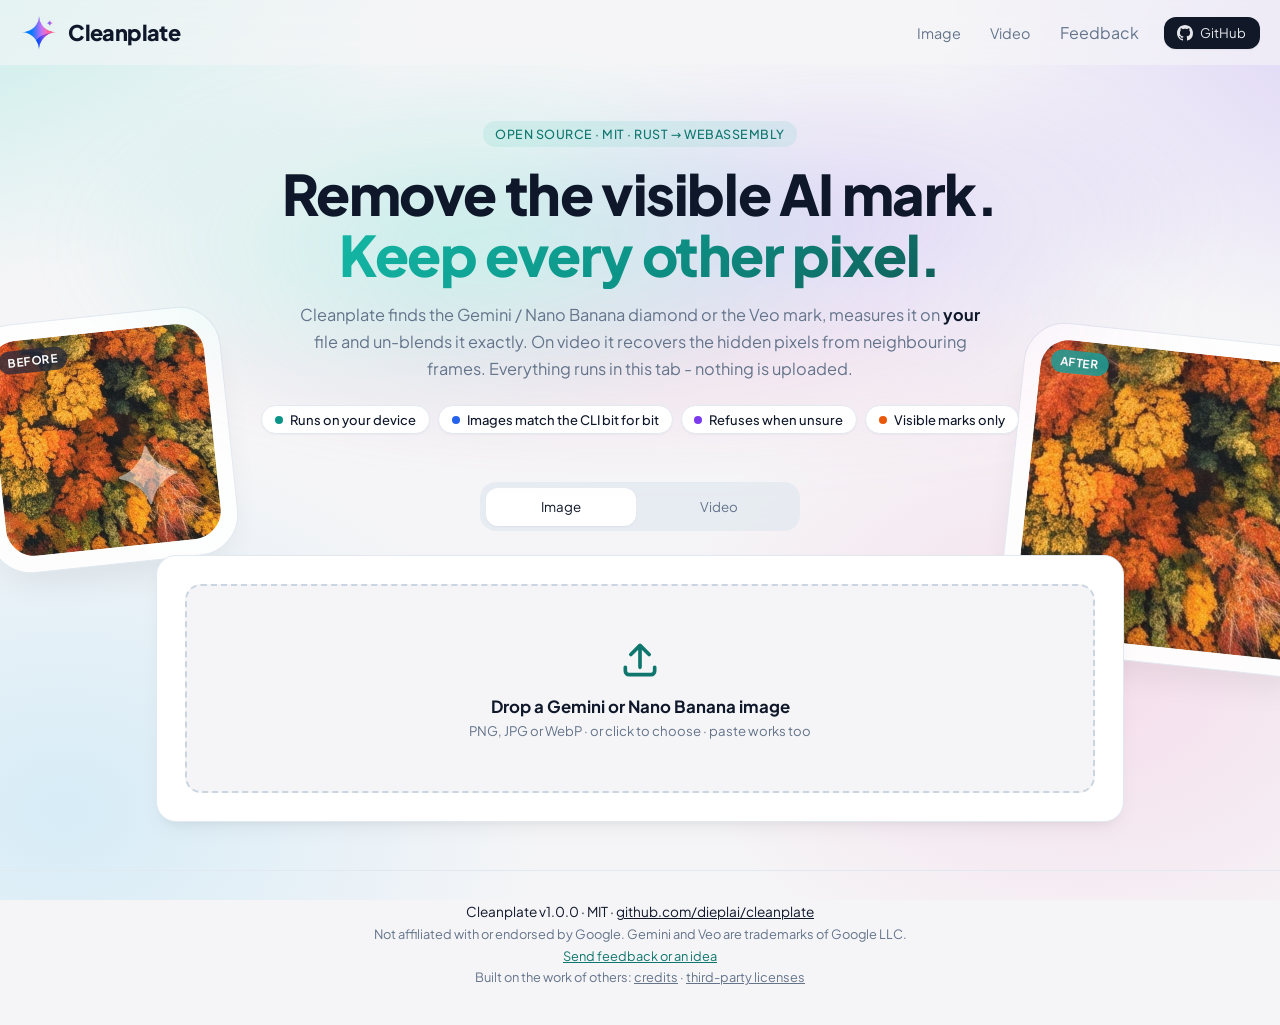
==== commit 556ec2b1: "release 1.0.0" ====
--- a/web/index.html
+++ b/web/index.html
@@ -155,7 +155,7 @@
   </main>
 
   <footer class="app-footer">
-    <p>Cleanplate · MIT · <a href="https://github.com/dieplai/cleanplate">github.com/dieplai/cleanplate</a></p>
+    <p>Cleanplate v1.0.0 · MIT · <a href="https://github.com/dieplai/cleanplate">github.com/dieplai/cleanplate</a></p>
     <p class="muted">Not affiliated with or endorsed by Google. Gemini and Veo are trademarks of Google LLC.</p>
     <p><button type="button" class="link js-feedback" data-kind="idea">Send feedback or an idea</button></p>
     <p class="muted">Built on the work of others: <a href="https://github.com/dieplai/cleanplate#credits">credits</a> · <a href="LICENSE-THIRD-PARTY.md">third-party licenses</a></p>
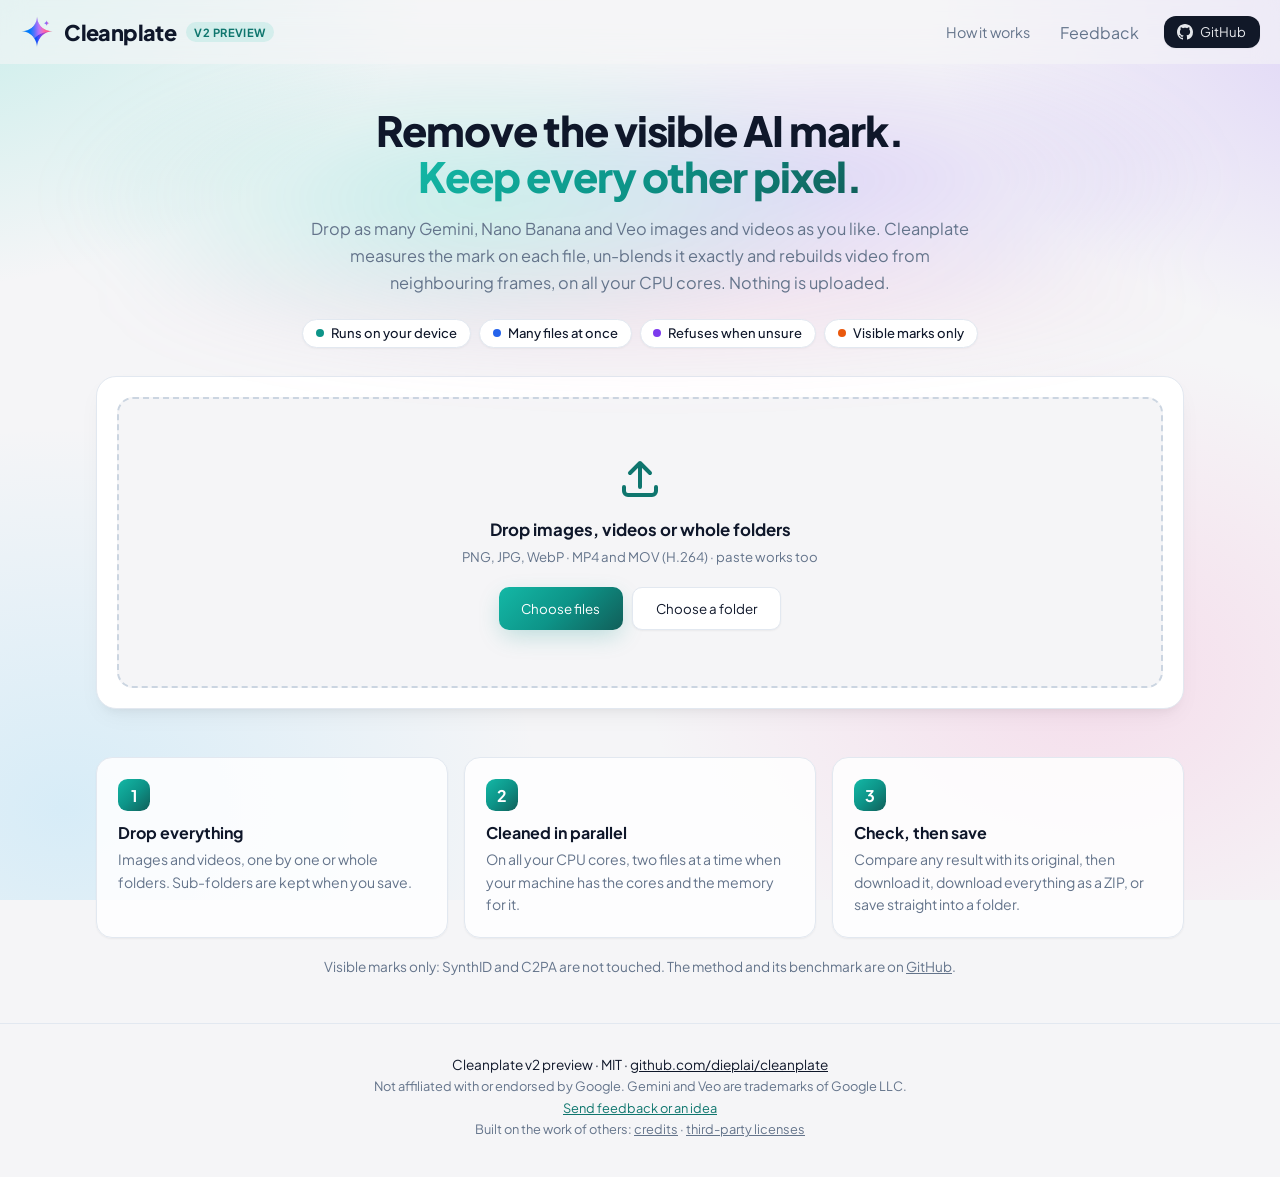
==== commit 9092c0dc: "web v2: batch workspace - many images and videos, cleaned in parallel, saved together - drop files o" ====
--- a/web/index.html
+++ b/web/index.html
@@ -7,7 +7,7 @@
   <script src="coi-serviceworker.min.js"></script>
   <meta name="viewport" content="width=device-width, initial-scale=1.0" />
   <title>Cleanplate · visible AI mark remover</title>
-  <meta name="description" content="Remove the visible Gemini / Nano Banana / Veo mark from your images and videos, in your browser. Exact un-blending, bit-identical to the cleanplate CLI. Your image never leaves your device." />
+  <meta name="description" content="Remove the visible Gemini, Nano Banana and Veo mark from many images and videos at once, in your browser. Nothing is uploaded." />
   <link rel="icon" type="image/png" href="assets/favicon.png" />
   <link rel="preload" href="fonts/plus-jakarta-sans-latin.woff2" as="font" type="font/woff2" crossorigin />
   <link rel="stylesheet" href="style.css" />
@@ -16,12 +16,12 @@
   <header class="app-header">
     <div class="header-container">
       <a href="./" class="brand" title="Cleanplate">
-        <img class="brand-logo" src="assets/logo.png" alt="" width="38" height="38" />
+        <img class="brand-logo" src="assets/logo.png" alt="" width="34" height="34" />
         <span class="brand-title">Cleanplate</span>
+        <span class="brand-badge">v2 preview</span>
       </a>
       <nav class="nav-menu" aria-label="Main navigation">
-        <a href="#panel-image" class="nav-link" data-tab="image">Image</a>
-        <a href="#panel-video" class="nav-link" data-tab="video">Video</a>
+        <a href="#how" class="nav-link">How it works</a>
         <button type="button" class="nav-link nav-btn js-feedback" data-kind="idea">Feedback</button>
         <a href="https://github.com/dieplai/cleanplate" class="btn-github" target="_blank" rel="noopener noreferrer">
           <svg viewBox="0 0 16 16" width="16" height="16" aria-hidden="true"><path fill="currentColor" d="M8 0C3.58 0 0 3.58 0 8c0 3.54 2.29 6.53 5.47 7.59.4.07.55-.17.55-.38 0-.19-.01-.82-.01-1.49-2.01.37-2.53-.49-2.69-.94-.09-.23-.48-.94-.82-1.13-.28-.15-.68-.52-.01-.53.63-.01 1.08.58 1.23.82.72 1.21 1.87.87 2.33.66.07-.52.28-.87.51-1.07-1.78-.2-3.64-.89-3.64-3.95 0-.87.31-1.59.82-2.15-.08-.2-.36-1.02.08-2.12 0 0 .67-.21 2.2.82.64-.18 1.32-.27 2-.27.68 0 1.36.09 2 .27 1.53-1.04 2.2-.82 2.2-.82.44 1.1.16 1.92.08 2.12.51.56.82 1.27.82 2.15 0 3.07-1.87 3.75-3.65 3.95.29.25.54.73.54 1.48 0 1.07-.01 1.93-.01 2.2 0 .21.15.46.55.38A8.013 8.013 0 0016 8c0-4.42-3.58-8-8-8z"/></svg>
@@ -31,135 +31,109 @@
     </div>
   </header>
 
-  <main class="container">
-    <section class="hero-section">
-      <p class="hero-eyebrow">Open source · MIT · Rust → WebAssembly</p>
+  <main class="container wide">
+    <section class="hero-section compact">
       <h1 class="hero-title">Remove the visible AI mark.<br /><span class="hero-accent">Keep every other pixel.</span></h1>
       <p class="hero-description">
-        Cleanplate finds the Gemini / Nano Banana diamond or the Veo mark, measures it on <strong>your</strong> file and
-        un-blends it exactly. On video it recovers the hidden pixels from neighbouring frames. Everything runs in this
-        tab - nothing is uploaded.
+        Drop as many Gemini, Nano Banana and Veo images and videos as you like. Cleanplate measures the mark on each
+        file, un-blends it exactly and rebuilds video from neighbouring frames, on all your CPU cores.
+        <span id="where-text">Nothing is uploaded.</span>
       </p>
       <div class="hero-badges">
-        <span class="hero-badge-pill"><i class="dot" style="--c:#0d9488"></i>Runs on your device</span>
-        <span class="hero-badge-pill"><i class="dot" style="--c:#2563eb"></i>Images match the CLI bit for bit</span>
+        <span class="hero-badge-pill"><i class="dot" style="--c:#0d9488"></i><span id="engine-pill">Runs on your device</span></span>
+        <span class="hero-badge-pill"><i class="dot" style="--c:#2563eb"></i>Many files at once</span>
         <span class="hero-badge-pill"><i class="dot" style="--c:#7c3aed"></i>Refuses when unsure</span>
         <span class="hero-badge-pill"><i class="dot" style="--c:#ea580c"></i>Visible marks only</span>
       </div>
     </section>
 
-    <div class="hero-bg-frame-container left" aria-hidden="true">
-      <div class="hero-bg-frame"><img src="assets/before.webp" alt="" class="hero-bg-img" width="250" height="250" /><span class="frame-tag">before</span></div>
-    </div>
-    <div class="hero-bg-frame-container right" aria-hidden="true">
-      <div class="hero-bg-frame"><img src="assets/after.webp" alt="" class="hero-bg-img" width="350" height="350" /><span class="frame-tag ok">after</span></div>
-    </div>
+    <section class="workspace card" id="workspace">
+      <div id="dropzone" class="dropzone big" tabindex="0" role="button" aria-label="Add images and videos">
+        <svg class="dropzone-icon" viewBox="0 0 24 24" width="48" height="48" aria-hidden="true"><path fill="none" stroke="currentColor" stroke-width="2" stroke-linecap="round" stroke-linejoin="round" d="M12 16V4m0 0-5 5m5-5 5 5M4 16v2a2 2 0 0 0 2 2h12a2 2 0 0 0 2-2v-2"/></svg>
+        <span class="dropzone-title">Drop images, videos or whole folders</span>
+        <span class="dropzone-sub">PNG, JPG, WebP · MP4 and MOV (H.264) · paste works too</span>
+        <span class="dropzone-actions">
+          <button type="button" class="btn btn-primary" data-pick="files">Choose files</button>
+          <button type="button" class="btn btn-secondary" data-pick="folder">Choose a folder</button>
+        </span>
+      </div>
+      <input id="file-input" type="file" multiple accept="image/png,image/jpeg,image/webp,video/mp4,video/quicktime,.mp4,.mov,.m4v" hidden />
+      <input id="folder-input" type="file" webkitdirectory multiple hidden />
 
-    <div class="tab-container" role="tablist">
-      <button id="tab-image" class="tab-btn active" role="tab" aria-selected="true" data-tab="image">Image</button>
-      <button id="tab-video" class="tab-btn" role="tab" aria-selected="false" data-tab="video">Video</button>
-    </div>
-
-    <section id="panel-image" class="card">
-      <label id="dropzone" class="dropzone" for="file-input">
-        <svg class="dropzone-icon" viewBox="0 0 24 24" width="44" height="44" aria-hidden="true"><path fill="none" stroke="currentColor" stroke-width="2" stroke-linecap="round" stroke-linejoin="round" d="M12 16V4m0 0-5 5m5-5 5 5M4 16v2a2 2 0 0 0 2 2h12a2 2 0 0 0 2-2v-2"/></svg>
-        <span class="dropzone-title">Drop a Gemini or Nano Banana image</span>
-        <span class="dropzone-sub">PNG, JPG or WebP · or click to choose · paste works too</span>
-        <input id="file-input" type="file" accept="image/png,image/jpeg,image/webp" hidden />
-      </label>
-
-      <div id="busy" class="busy hidden" role="status">
-        <div class="spinner"></div>
-        <p class="busy-title">Cleaning <span id="busy-name"></span>…</p>
-        <p class="busy-sub"><span id="busy-time">0.0</span> s · on all your CPU cores, nothing is uploaded</p>
-      </div>
-
-      <div id="refused" class="notice hidden">
-        <p class="notice-title">No mark found with confidence - image left untouched</p>
-        <p class="notice-sub">Cleanplate only acts when it is sure the known mark is there. If you can still see one, tell us with the button below, it helps us support more marks.</p>
-        <pre id="refused-log" class="log"></pre>
-        <div class="actions center">
-          <button class="btn btn-secondary js-again" type="button">Try another image</button>
-          <button class="btn btn-secondary js-feedback" type="button" data-kind="refused">I can see a mark - report it</button>
-        </div>
-      </div>
-
-      <div id="result" class="hidden">
-        <div id="detect-badge" class="detect-badge"></div>
-        <div class="result-row">
-          <div class="compare" id="compare">
-            <canvas id="cv-after"></canvas>
-            <canvas id="cv-before" class="before"></canvas>
-            <div class="compare-line" aria-hidden="true"><span></span></div>
-            <input id="compare-range" type="range" min="0" max="100" value="50" aria-label="Before / after split" />
-            <span class="compare-tag l">before</span><span class="compare-tag r">after</span>
+      <div id="queue-view" class="hidden">
+        <div class="toolbar">
+          <div class="toolbar-group">
+            <button type="button" class="btn btn-secondary btn-sm" data-pick="files">Add files</button>
+            <button type="button" class="btn btn-secondary btn-sm" data-pick="folder">Add a folder</button>
+            <label class="select-sm" title="Format of the cleaned images">Images as
+              <select id="image-format"><option value="png">PNG</option><option value="jpg">JPG</option><option value="webp">WebP</option></select>
+            </label>
           </div>
-          <div class="zoom-col">
-            <figure class="zoom-card"><figcaption>Mark area · original</figcaption><canvas id="zoom-before" width="220" height="220"></canvas></figure>
-            <figure class="zoom-card"><figcaption class="ok">Mark area · cleaned</figcaption><canvas id="zoom-after" width="220" height="220"></canvas></figure>
+          <div class="toolbar-group">
+            <button type="button" class="btn btn-secondary btn-sm" id="clear-done">Clear finished</button>
+            <button type="button" class="btn btn-secondary btn-sm hidden" id="save-folder">Save all to a folder</button>
+            <button type="button" class="btn btn-primary btn-sm" id="download-zip">Download all (ZIP)</button>
           </div>
         </div>
-        <details class="log-box"><summary>What Cleanplate measured</summary><pre id="result-log" class="log"></pre></details>
-        <div class="actions">
-          <button class="btn btn-secondary js-again" type="button">Clean another</button>
-          <button id="btn-download" class="btn btn-primary" type="button">Download PNG</button>
-        </div>
+        <div class="summary" id="summary" role="status"></div>
+        <div class="progress overall"><span id="overall-bar"></span></div>
+        <ul class="queue" id="queue"></ul>
+        <p class="queue-note" id="queue-note"></p>
       </div>
-      <p id="error" class="error hidden"><span class="error-text"></span> <button type="button" class="link js-feedback" data-kind="bug">Report this</button></p>
     </section>
 
-    <section id="panel-video" class="card hidden">
-      <label id="v-dropzone" class="dropzone" for="v-input">
-        <svg class="dropzone-icon" viewBox="0 0 24 24" width="44" height="44" aria-hidden="true"><path fill="none" stroke="currentColor" stroke-width="2" stroke-linecap="round" stroke-linejoin="round" d="M15 10l4.55-2.28A1 1 0 0 1 21 8.62v6.76a1 1 0 0 1-1.45.9L15 14M5 18h8a2 2 0 0 0 2-2V8a2 2 0 0 0-2-2H5a2 2 0 0 0-2 2v8a2 2 0 0 0 2 2z"/></svg>
-        <span class="dropzone-title">Drop a Veo / Gemini / Flow video</span>
-        <span class="dropzone-sub">MP4 or MOV (H.264) · best at the original 720p · audio is kept</span>
-        <input id="v-input" type="file" accept="video/mp4,video/quicktime,.mp4,.mov" hidden />
-      </label>
-
-      <div id="v-busy" class="busy hidden" role="status">
-        <div class="spinner"></div>
-        <p class="busy-title" id="v-stage">Starting…</p>
-        <div class="progress"><span id="v-bar"></span></div>
-        <p class="busy-sub"><span id="v-time">0</span> s · on all your CPU cores, nothing is uploaded</p>
+    <section id="how" class="how">
+      <div class="how-grid">
+        <div class="how-card"><span class="how-num">1</span><h3>Drop everything</h3><p>Images and videos, one by one or whole folders. Sub-folders are kept when you save.</p></div>
+        <div class="how-card"><span class="how-num">2</span><h3>Cleaned in parallel</h3><p>On all your CPU cores, two files at a time when your machine has the cores and the memory for it.</p></div>
+        <div class="how-card"><span class="how-num">3</span><h3>Check, then save</h3><p>Compare any result with its original, then download it, download everything as a ZIP, or save straight into a folder.</p></div>
       </div>
-
-      <div id="v-refused" class="notice hidden">
-        <p class="notice-title">No mark found with confidence - video left untouched</p>
-        <pre id="v-refused-log" class="log"></pre>
-        <div class="actions center">
-          <button class="btn btn-secondary js-v-again" type="button">Try another video</button>
-          <button class="btn btn-secondary js-feedback" type="button" data-kind="refused">I can see a mark - report it</button>
-        </div>
-      </div>
-
-      <div id="v-result" class="hidden">
-        <div id="v-badge" class="detect-badge"></div>
-        <div class="video-pair">
-          <figure><figcaption>Original</figcaption><video id="v-before" muted playsinline loop></video></figure>
-          <figure><figcaption class="ok">Cleaned</figcaption><video id="v-after" muted playsinline loop></video></figure>
-        </div>
-        <div class="video-pair zoom-pair">
-          <figure><figcaption>Mark area · original (zoomed)</figcaption><canvas id="vz-before" width="480" height="270"></canvas></figure>
-          <figure><figcaption class="ok">Mark area · cleaned (zoomed)</figcaption><canvas id="vz-after" width="480" height="270"></canvas></figure>
-        </div>
-        <details class="log-box"><summary>What Cleanplate measured</summary><pre id="v-log" class="log"></pre></details>
-        <div class="actions">
-          <button class="btn btn-secondary js-v-again" type="button">Clean another</button>
-          <button id="v-play" class="btn btn-secondary" type="button">Play both</button>
-          <a id="v-download" class="btn btn-primary" download>Download MP4</a>
-        </div>
-      </div>
-      <p id="v-error" class="error hidden"><span class="error-text"></span> <button type="button" class="link js-feedback" data-kind="bug">Report this</button></p>
+      <p class="how-note">Visible marks only: SynthID and C2PA are not touched. The method and its benchmark are on
+        <a href="https://github.com/dieplai/cleanplate#method">GitHub</a>.</p>
     </section>
-
   </main>
 
   <footer class="app-footer">
-    <p>Cleanplate v1.0.0 · MIT · <a href="https://github.com/dieplai/cleanplate">github.com/dieplai/cleanplate</a></p>
+    <p>Cleanplate v2 preview · MIT · <a href="https://github.com/dieplai/cleanplate">github.com/dieplai/cleanplate</a></p>
     <p class="muted">Not affiliated with or endorsed by Google. Gemini and Veo are trademarks of Google LLC.</p>
     <p><button type="button" class="link js-feedback" data-kind="idea">Send feedback or an idea</button></p>
     <p class="muted">Built on the work of others: <a href="https://github.com/dieplai/cleanplate#credits">credits</a> · <a href="LICENSE-THIRD-PARTY.md">third-party licenses</a></p>
   </footer>
+
+  <dialog id="viewer" class="viewer" aria-labelledby="viewer-title">
+    <div class="viewer-head">
+      <h2 id="viewer-title">Result</h2>
+      <span class="spacer"></span>
+      <a id="viewer-download" class="btn btn-primary btn-sm" download>Download</a>
+      <button type="button" class="btn btn-secondary btn-sm" id="viewer-close">Close</button>
+    </div>
+    <div id="viewer-badge" class="detect-badge"></div>
+    <div id="viewer-image" class="result-row hidden">
+      <div class="compare" id="compare">
+        <canvas id="cv-after"></canvas>
+        <canvas id="cv-before" class="before"></canvas>
+        <div class="compare-line" aria-hidden="true"><span></span></div>
+        <input id="compare-range" type="range" min="0" max="100" value="50" aria-label="Before / after split" />
+        <span class="compare-tag l">before</span><span class="compare-tag r">after</span>
+      </div>
+      <div class="zoom-col">
+        <figure class="zoom-card"><figcaption>Mark area · original</figcaption><canvas id="zoom-before" width="220" height="220"></canvas></figure>
+        <figure class="zoom-card"><figcaption class="ok">Mark area · cleaned</figcaption><canvas id="zoom-after" width="220" height="220"></canvas></figure>
+      </div>
+    </div>
+    <div id="viewer-video" class="hidden">
+      <div class="video-pair">
+        <figure><figcaption>Original</figcaption><video id="v-before" muted playsinline loop></video></figure>
+        <figure><figcaption class="ok">Cleaned</figcaption><video id="v-after" muted playsinline loop></video></figure>
+      </div>
+      <div class="video-pair zoom-pair">
+        <figure><figcaption>Mark area · original (zoomed)</figcaption><canvas id="vz-before" width="480" height="270"></canvas></figure>
+        <figure><figcaption class="ok">Mark area · cleaned (zoomed)</figcaption><canvas id="vz-after" width="480" height="270"></canvas></figure>
+      </div>
+      <div class="actions"><button type="button" class="btn btn-secondary btn-sm" id="v-play">Play both</button></div>
+    </div>
+    <details class="log-box"><summary>What Cleanplate measured</summary><pre id="viewer-log" class="log"></pre></details>
+  </dialog>
 
   <dialog id="fb" class="fb" aria-labelledby="fb-title">
     <form id="fb-form">
@@ -176,7 +150,7 @@
         <input id="fb-email" type="email" maxlength="200" autocomplete="email" /></label>
       <label class="fb-check"><input id="fb-ctx-on" type="checkbox" checked /> Include these technical details</label>
       <pre id="fb-ctx" class="log fb-ctx"></pre>
-      <p class="fb-note">Your image or video is never sent, and neither is its file name.</p>
+      <p class="fb-note">Your images and videos are never sent, and neither are their file names.</p>
       <p id="fb-status" class="fb-status" role="status"></p>
       <div class="actions">
         <button type="button" class="btn btn-secondary" id="fb-cancel">Cancel</button>
@@ -185,6 +159,6 @@
     </form>
   </dialog>
 
-  <script src="app.js"></script>
+  <script type="module" src="js/app.js"></script>
 </body>
 </html>
--- a/web/style.css
+++ b/web/style.css
@@ -279,3 +279,68 @@
 .fb-status { font-size: 0.85rem; min-height: 1.2em; }
 .fb-status.ok { color: var(--ok); } .fb-status.err { color: #b91c1c; }
 .fb .actions { margin-top: 0; }
+
+/* ══ v2: batch workspace ══ */
+.container.wide { max-width: 1120px; }
+.brand-badge { font-size: 0.7rem; font-weight: 700; letter-spacing: 0.04em; text-transform: uppercase; color: var(--brand-primary); background: rgba(20, 184, 166, 0.12); padding: 0.2rem 0.5rem; border-radius: 999px; }
+.hero-section.compact { margin: 1.25rem auto 1.75rem; }
+.hero-section.compact .hero-title { font-size: 2.6rem; }
+.workspace { padding: 1.25rem; min-height: 280px; transition: box-shadow var(--t), border-color var(--t); }
+.workspace.drag-over { border-color: var(--brand-primary); box-shadow: 0 0 0 4px rgba(20, 184, 166, 0.15), var(--shadow-lg); }
+.dropzone.big { padding: 3.5rem 1.5rem; gap: 0.5rem; }
+.dropzone-actions { display: flex; gap: 0.6rem; margin-top: 0.9rem; flex-wrap: wrap; justify-content: center; }
+.btn-sm { padding: 0.5rem 0.9rem; font-size: 0.82rem; }
+.btn-xs { padding: 0.32rem 0.65rem; font-size: 0.76rem; border-radius: 0.5rem; }
+.btn:disabled { opacity: 0.45; cursor: not-allowed; box-shadow: none; }
+.icon-btn { border: none; background: none; font-size: 1.25rem; line-height: 1; color: var(--text-muted); cursor: pointer; padding: 0.2rem 0.45rem; border-radius: 0.4rem; }
+.icon-btn:hover { background: #f1f5f9; color: var(--text-main); }
+.toolbar { display: flex; justify-content: space-between; gap: 0.6rem; flex-wrap: wrap; margin-bottom: 0.75rem; }
+.toolbar-group { display: flex; gap: 0.5rem; flex-wrap: wrap; align-items: center; }
+.select-sm { display: inline-flex; align-items: center; gap: 0.4rem; font-size: 0.82rem; color: var(--text-muted); }
+.select-sm select { font: inherit; padding: 0.4rem 0.5rem; border-radius: 0.5rem; border: 1px solid var(--bg-card-border); background: #fff; color: var(--text-main); }
+.summary { font-size: 0.88rem; font-weight: 600; margin: 0.25rem 0 0.4rem; }
+.progress.overall { width: 100%; margin: 0 0 0.9rem; height: 5px; }
+.queue { list-style: none; padding: 0; margin: 0; display: flex; flex-direction: column; gap: 0.5rem; max-height: 62vh; overflow-y: auto; }
+.q-item { display: grid; grid-template-columns: 56px 1fr auto auto; gap: 0.85rem; align-items: center; padding: 0.6rem 0.75rem; border: 1px solid var(--bg-card-border); border-radius: var(--radius-md); background: #fff; }
+.q-item[data-status='running'] { border-color: rgba(20, 184, 166, 0.55); box-shadow: 0 0 0 3px rgba(20, 184, 166, 0.08); }
+.q-thumb { width: 56px; height: 42px; border-radius: 0.4rem; background: #e2e8f0 center / cover no-repeat; position: relative; }
+.q-thumb.video::after { content: '▶'; position: absolute; right: 3px; bottom: 2px; font-size: 0.6rem; color: #fff; text-shadow: 0 0 3px rgba(0, 0, 0, 0.6); }
+.q-main { min-width: 0; }
+.q-name { font-weight: 600; font-size: 0.88rem; white-space: nowrap; overflow: hidden; text-overflow: ellipsis; }
+.q-meta { font-size: 0.76rem; color: var(--text-muted); white-space: nowrap; overflow: hidden; text-overflow: ellipsis; margin-top: 0.1rem; }
+.q-bar[hidden] { display: none; }
+.q-bar { height: 4px; background: #eef2f7; border-radius: 999px; overflow: hidden; margin-top: 0.4rem; }
+.q-bar span { display: block; height: 100%; width: 0; background: var(--brand-gradient); transition: width 0.25s; }
+.q-item[data-status='refused'] .q-bar span { background: #f59e0b; }
+.q-item[data-status='failed'] .q-bar span { background: #ef4444; }
+.q-bar.indeterminate span { width: 35% !important; animation: slide 1.1s ease-in-out infinite; }
+@keyframes slide { from { transform: translateX(-100%); } to { transform: translateX(290%); } }
+.q-status { font-size: 0.72rem; font-weight: 700; padding: 0.22rem 0.6rem; border-radius: 999px; background: #f1f5f9; color: var(--text-muted); white-space: nowrap; }
+.q-status.running { background: rgba(20, 184, 166, 0.12); color: var(--brand-primary); }
+.q-status.cleaned { background: #dcfce7; color: #166534; }
+.q-status.refused { background: #fef3c7; color: #92400e; }
+.q-status.failed { background: #fee2e2; color: #991b1b; }
+.q-actions { display: flex; gap: 0.35rem; align-items: center; }
+.q-actions [hidden] { display: none; }
+.queue-note { font-size: 0.8rem; color: var(--text-muted); margin-top: 0.6rem; }
+
+.viewer { margin: auto; border: none; border-radius: var(--radius-xl); padding: 1.25rem; width: min(1100px, calc(100vw - 32px)); max-height: calc(100vh - 32px); overflow-y: auto; box-shadow: 0 30px 80px -20px rgba(15, 23, 42, 0.35); color: var(--text-main); }
+.viewer::backdrop { background: rgba(15, 23, 42, 0.45); backdrop-filter: blur(3px); }
+.viewer-head { display: flex; align-items: center; gap: 0.5rem; margin-bottom: 0.75rem; }
+.viewer-head h2 { font-size: 1.05rem; white-space: nowrap; overflow: hidden; text-overflow: ellipsis; }
+.spacer { flex: 1; }
+
+.how { margin-top: 3rem; }
+.how-grid { display: grid; grid-template-columns: repeat(3, 1fr); gap: 1rem; }
+.how-card { background: rgba(255, 255, 255, 0.85); border: 1px solid var(--bg-card-border); border-radius: var(--radius-lg); padding: 1.3rem; box-shadow: var(--shadow-sm); }
+.how-num { display: inline-grid; place-items: center; width: 2rem; height: 2rem; border-radius: 0.6rem; margin-bottom: 0.7rem; background: var(--brand-gradient); color: #fff; font-weight: 700; }
+.how-card h3 { font-size: 1rem; margin-bottom: 0.3rem; }
+.how-card p { color: var(--text-muted); font-size: 0.88rem; line-height: 1.6; }
+.how-note { margin: 1.25rem auto 0; max-width: 720px; text-align: center; color: var(--text-muted); font-size: 0.85rem; }
+
+@media (max-width: 760px) {
+  .hero-section.compact .hero-title { font-size: 1.9rem; }
+  .q-item { grid-template-columns: 44px 1fr auto; }
+  .q-actions { grid-column: 1 / -1; justify-content: flex-end; }
+  .how-grid { grid-template-columns: 1fr; }
+}
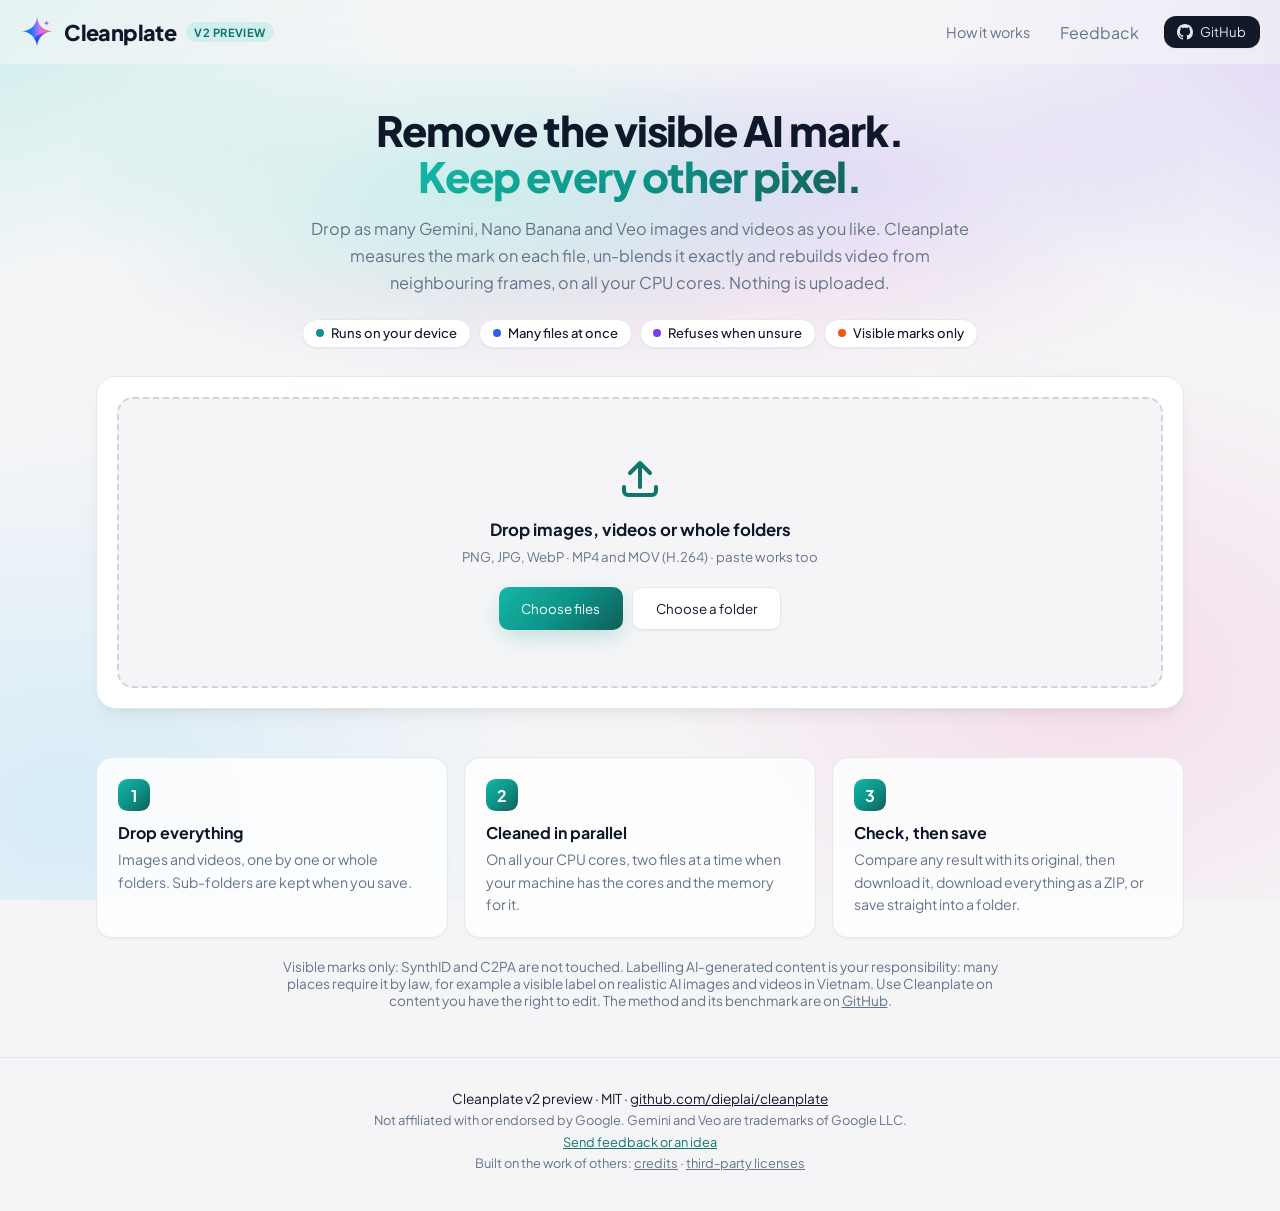
==== commit 758c83d8: "docs, page: labelling AI content is the user's responsibility (e.g. Vietnam's AI Law), use on conten" ====
--- a/web/index.html
+++ b/web/index.html
@@ -88,7 +88,9 @@
         <div class="how-card"><span class="how-num">2</span><h3>Cleaned in parallel</h3><p>On all your CPU cores, two files at a time when your machine has the cores and the memory for it.</p></div>
         <div class="how-card"><span class="how-num">3</span><h3>Check, then save</h3><p>Compare any result with its original, then download it, download everything as a ZIP, or save straight into a folder.</p></div>
       </div>
-      <p class="how-note">Visible marks only: SynthID and C2PA are not touched. The method and its benchmark are on
+      <p class="how-note">Visible marks only: SynthID and C2PA are not touched. Labelling AI-generated content is your
+        responsibility: many places require it by law, for example a visible label on realistic AI images and videos in
+        Vietnam. Use Cleanplate on content you have the right to edit. The method and its benchmark are on
         <a href="https://github.com/dieplai/cleanplate#method">GitHub</a>.</p>
     </section>
   </main>
--- a/web/style.css
+++ b/web/style.css
@@ -89,7 +89,7 @@
 .btn-github:hover { background: #202533; box-shadow: var(--shadow-md); }
 
 /* ── Layout ── */
-.container { position: relative; width: 100%; max-width: 1000px; margin: 0 auto; padding: 1.5rem 1rem 3rem; flex: 1; }
+.container { position: relative; width: 100%; max-width: 1000px; margin: 0 auto; padding: 1.5rem 1rem 3rem; flex: 1; overflow-x: clip; /* the hero glow must not widen the page on phones */ }
 
 /* ── Hero ── */
 .hero-section { position: relative; z-index: 3; text-align: center; margin: 2rem auto 2.5rem; max-width: 900px; }
@@ -282,7 +282,7 @@
 
 /* ══ v2: batch workspace ══ */
 .container.wide { max-width: 1120px; }
-.brand-badge { font-size: 0.7rem; font-weight: 700; letter-spacing: 0.04em; text-transform: uppercase; color: var(--brand-primary); background: rgba(20, 184, 166, 0.12); padding: 0.2rem 0.5rem; border-radius: 999px; }
+.brand-badge { white-space: nowrap; font-size: 0.7rem; font-weight: 700; letter-spacing: 0.04em; text-transform: uppercase; color: var(--brand-primary); background: rgba(20, 184, 166, 0.12); padding: 0.2rem 0.5rem; border-radius: 999px; }
 .hero-section.compact { margin: 1.25rem auto 1.75rem; }
 .hero-section.compact .hero-title { font-size: 2.6rem; }
 .workspace { padding: 1.25rem; min-height: 280px; transition: box-shadow var(--t), border-color var(--t); }
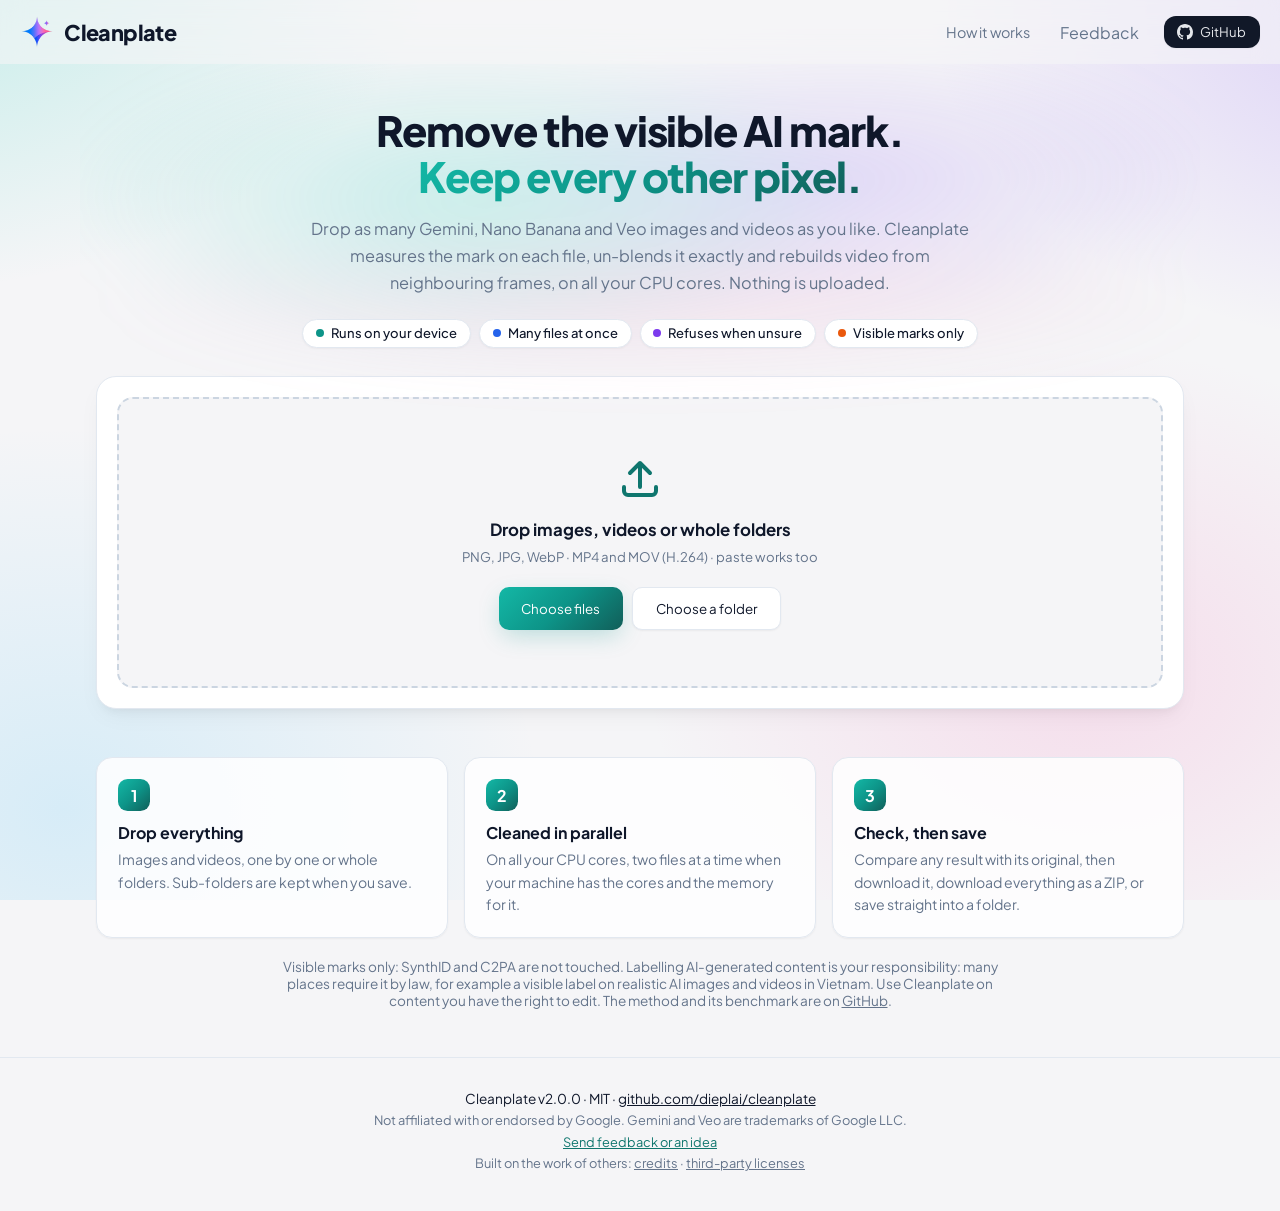
==== commit 88c42e31: "release 2.0.0: many files at once (batch CLI and browser workspace) Merge branch 'v2'." ====
--- a/web/index.html
+++ b/web/index.html
@@ -18,7 +18,6 @@
       <a href="./" class="brand" title="Cleanplate">
         <img class="brand-logo" src="assets/logo.png" alt="" width="34" height="34" />
         <span class="brand-title">Cleanplate</span>
-        <span class="brand-badge">v2 preview</span>
       </a>
       <nav class="nav-menu" aria-label="Main navigation">
         <a href="#how" class="nav-link">How it works</a>
@@ -96,7 +95,7 @@
   </main>
 
   <footer class="app-footer">
-    <p>Cleanplate v2 preview · MIT · <a href="https://github.com/dieplai/cleanplate">github.com/dieplai/cleanplate</a></p>
+    <p>Cleanplate v2.0.0 · MIT · <a href="https://github.com/dieplai/cleanplate">github.com/dieplai/cleanplate</a></p>
     <p class="muted">Not affiliated with or endorsed by Google. Gemini and Veo are trademarks of Google LLC.</p>
     <p><button type="button" class="link js-feedback" data-kind="idea">Send feedback or an idea</button></p>
     <p class="muted">Built on the work of others: <a href="https://github.com/dieplai/cleanplate#credits">credits</a> · <a href="LICENSE-THIRD-PARTY.md">third-party licenses</a></p>
--- a/web/style.css
+++ b/web/style.css
@@ -282,7 +282,6 @@
 
 /* ══ v2: batch workspace ══ */
 .container.wide { max-width: 1120px; }
-.brand-badge { white-space: nowrap; font-size: 0.7rem; font-weight: 700; letter-spacing: 0.04em; text-transform: uppercase; color: var(--brand-primary); background: rgba(20, 184, 166, 0.12); padding: 0.2rem 0.5rem; border-radius: 999px; }
 .hero-section.compact { margin: 1.25rem auto 1.75rem; }
 .hero-section.compact .hero-title { font-size: 2.6rem; }
 .workspace { padding: 1.25rem; min-height: 280px; transition: box-shadow var(--t), border-color var(--t); }
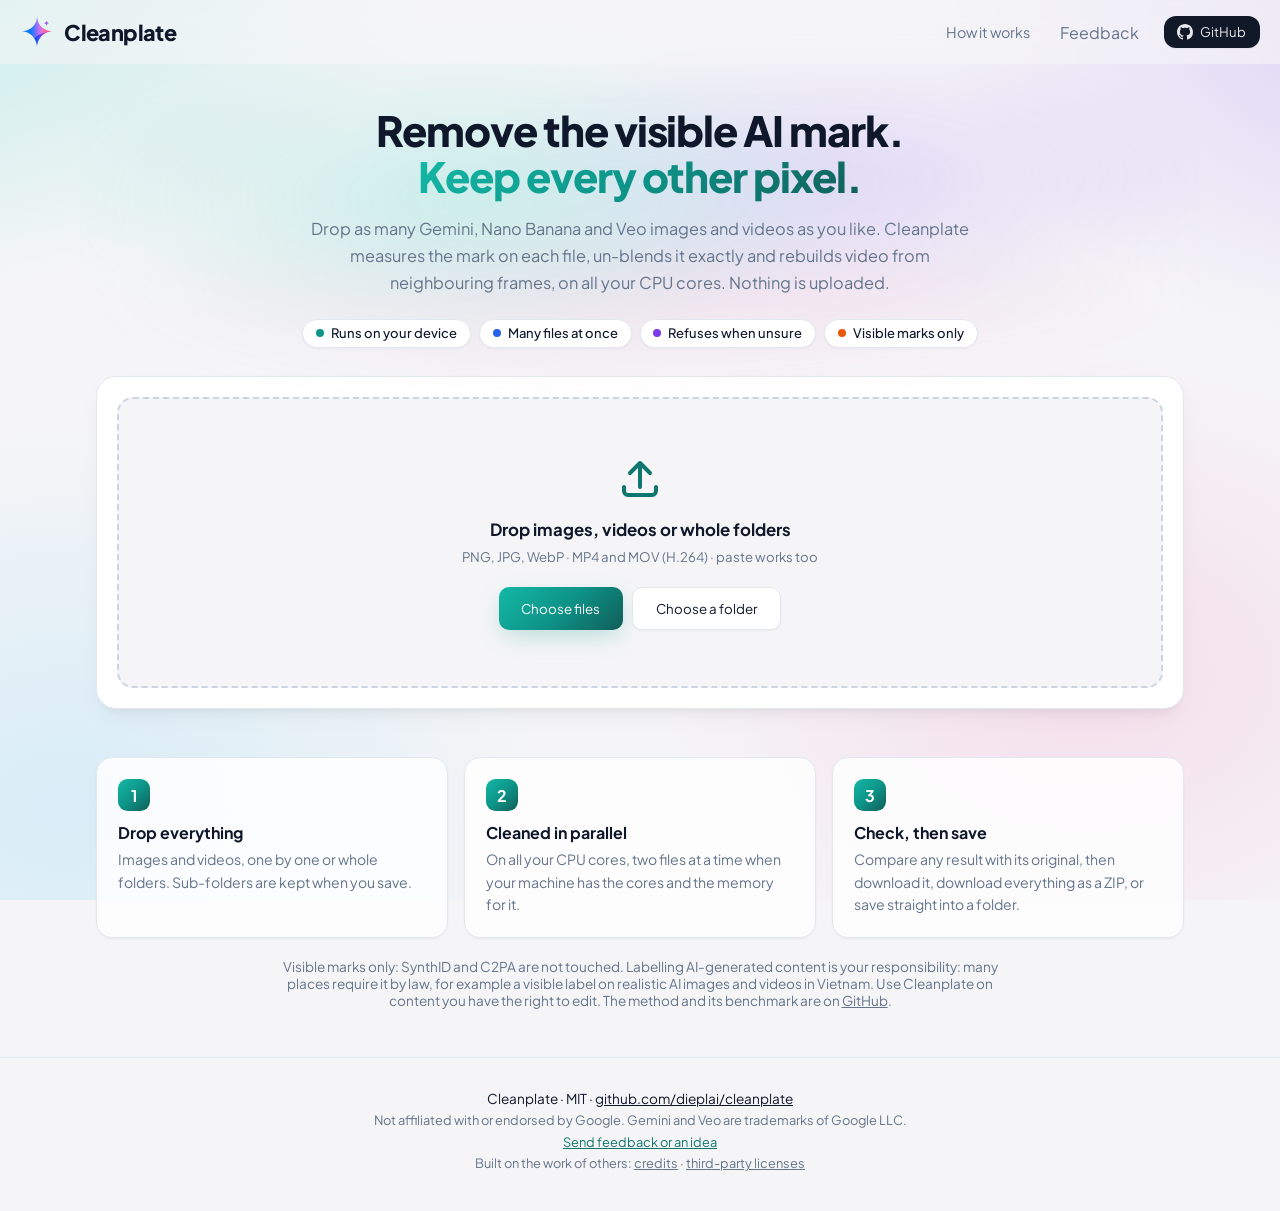
==== commit b1799316: "web: no version label on the page" ====
--- a/web/index.html
+++ b/web/index.html
@@ -95,7 +95,7 @@
   </main>
 
   <footer class="app-footer">
-    <p>Cleanplate v2.0.0 · MIT · <a href="https://github.com/dieplai/cleanplate">github.com/dieplai/cleanplate</a></p>
+    <p>Cleanplate · MIT · <a href="https://github.com/dieplai/cleanplate">github.com/dieplai/cleanplate</a></p>
     <p class="muted">Not affiliated with or endorsed by Google. Gemini and Veo are trademarks of Google LLC.</p>
     <p><button type="button" class="link js-feedback" data-kind="idea">Send feedback or an idea</button></p>
     <p class="muted">Built on the work of others: <a href="https://github.com/dieplai/cleanplate#credits">credits</a> · <a href="LICENSE-THIRD-PARTY.md">third-party licenses</a></p>
--- a/web/style.css
+++ b/web/style.css
@@ -280,7 +280,7 @@
 .fb-status.ok { color: var(--ok); } .fb-status.err { color: #b91c1c; }
 .fb .actions { margin-top: 0; }
 
-/* ══ v2: batch workspace ══ */
+/* ══ batch workspace ══ */
 .container.wide { max-width: 1120px; }
 .hero-section.compact { margin: 1.25rem auto 1.75rem; }
 .hero-section.compact .hero-title { font-size: 2.6rem; }
